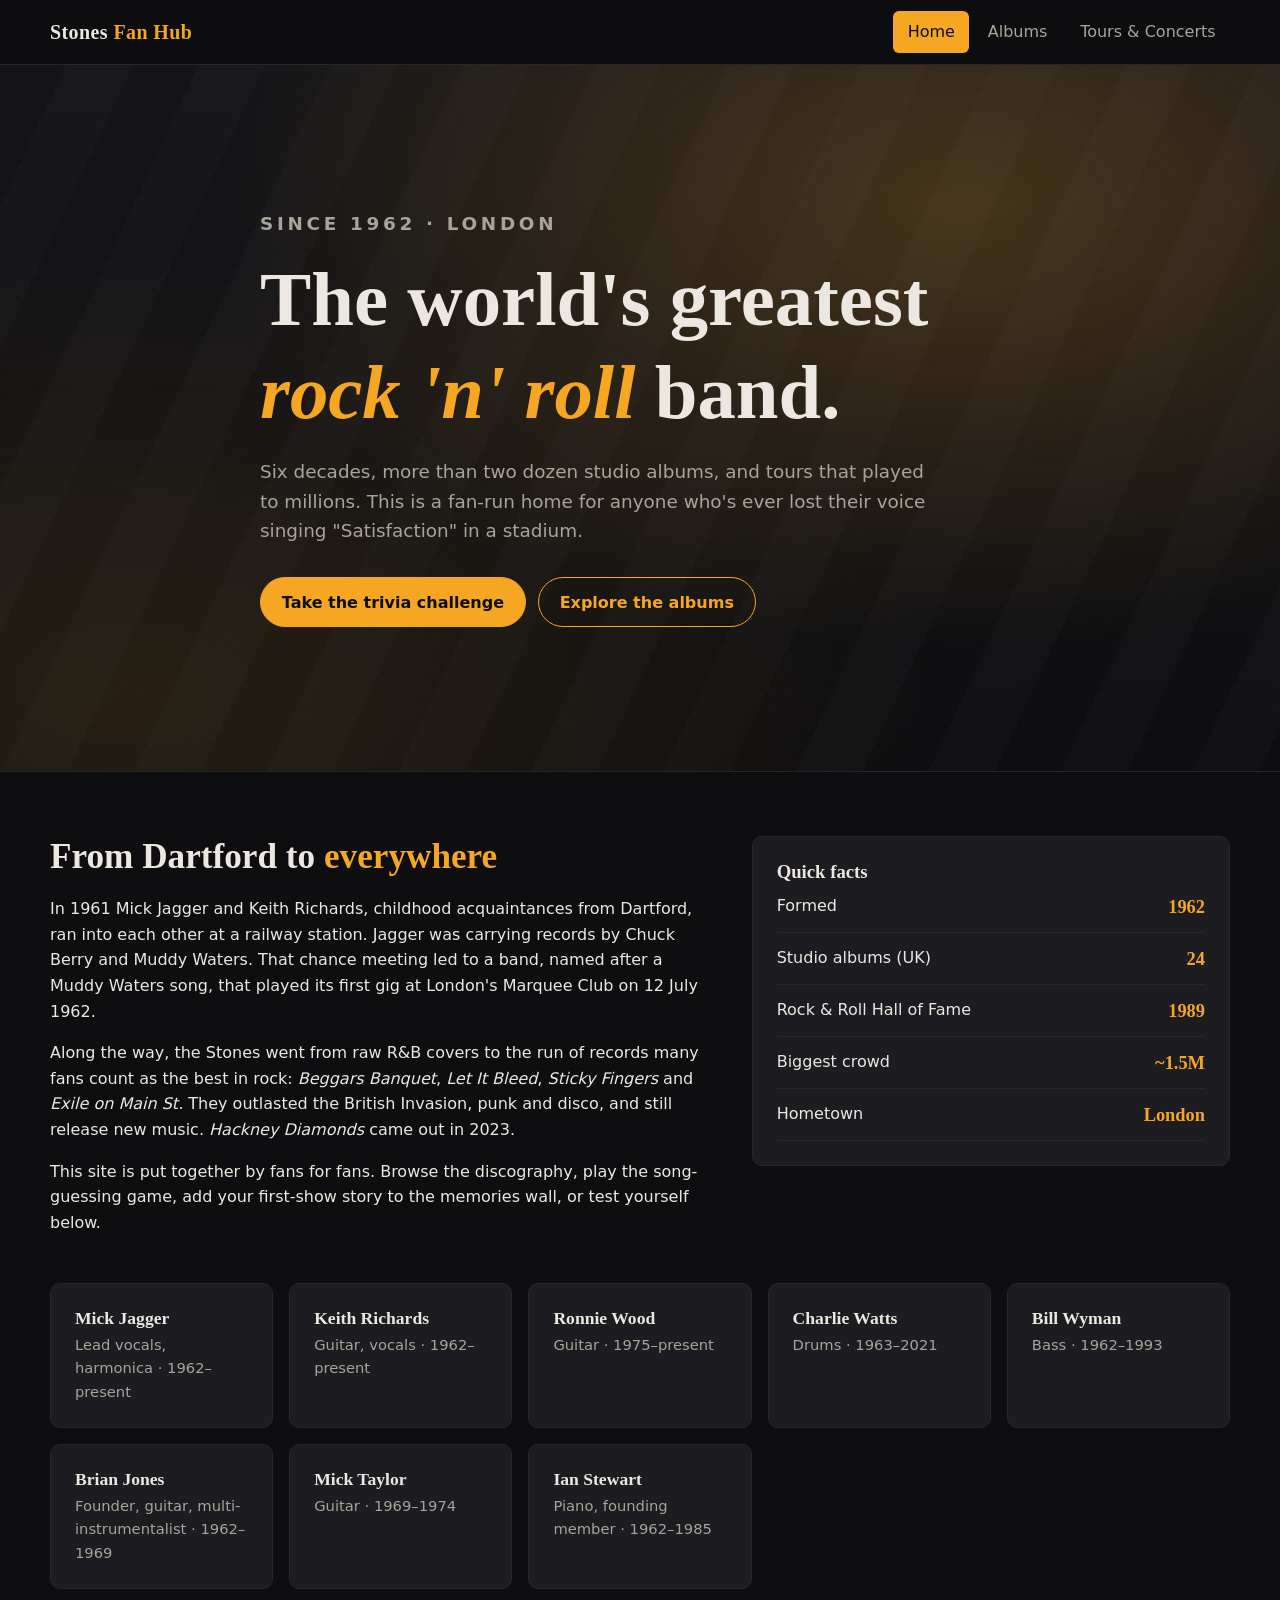
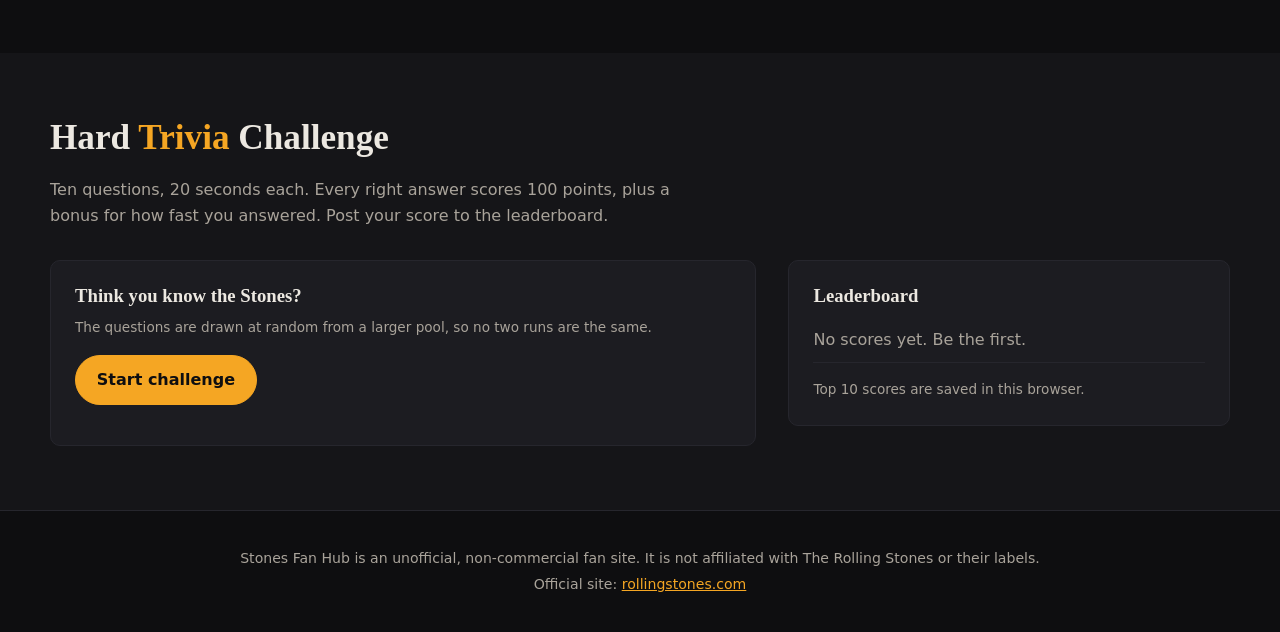
==== index.html @ 44095c7e "Initial commit" ====
<!DOCTYPE html>
<html lang="en">
<head>
  <meta charset="UTF-8">
  <meta name="viewport" content="width=device-width, initial-scale=1.0">
  <meta name="description" content="An unofficial fan site celebrating The Rolling Stones: history, albums, tours and fan trivia.">
  <title>Home · Stones Fan Hub</title>
  <link rel="stylesheet" href="css/styles.css">
</head>
<body data-page="home">

  <header class="site-header">
    <nav class="nav container" aria-label="Main">
      <a class="brand" href="index.html">Stones <span>Fan Hub</span></a>
      <button class="nav-toggle" type="button" aria-expanded="false" aria-controls="nav-links" aria-label="Toggle navigation">
        <span class="nav-toggle-bar"></span><span class="nav-toggle-bar"></span><span class="nav-toggle-bar"></span>
      </button>
      <ul class="nav-links" id="nav-links">
        <li><a href="index.html" aria-current="page">Home</a></li>
        <li><a href="albums.html">Albums</a></li>
        <li><a href="toursandconcerts.html">Tours &amp; Concerts</a></li>
      </ul>
    </nav>
  </header>

  <main>
    <section class="hero">
      <div class="container hero-inner">
        <p class="hero-eyebrow">Since 1962 · London</p>
        <h1>The world's greatest <em>rock 'n' roll</em> band.</h1>
        <p>Six decades, more than two dozen studio albums, and tours that played to millions. This is a fan-run home for anyone who's ever lost their voice singing "Satisfaction" in a stadium.</p>
        <div class="hero-actions">
          <a class="btn" href="#trivia">Take the trivia challenge</a>
          <a class="btn btn--ghost" href="albums.html">Explore the albums</a>
        </div>
      </div>
    </section>

    <section class="section">
      <div class="container intro-grid">
        <div>
          <h2 class="section-title">From Dartford to <span>everywhere</span></h2>
          <p>In 1961 Mick Jagger and Keith Richards, childhood acquaintances from Dartford, ran into each other at a railway station. Jagger was carrying records by Chuck Berry and Muddy Waters. That chance meeting led to a band, named after a Muddy Waters song, that played its first gig at London's Marquee Club on 12 July 1962.</p>
          <p>Along the way, the Stones went from raw R&amp;B covers to the run of records many fans count as the best in rock: <em>Beggars Banquet</em>, <em>Let It Bleed</em>, <em>Sticky Fingers</em> and <em>Exile on Main St.</em> They outlasted the British Invasion, punk and disco, and still release new music. <em>Hackney Diamonds</em> came out in 2023.</p>
          <p>This site is put together by fans for fans. Browse the discography, play the song-guessing game, add your first-show story to the memories wall, or test yourself below.</p>
        </div>
        <aside class="card" aria-label="Quick facts">
          <h3>Quick facts</h3>
          <ul class="fact-list">
            <li><span>Formed</span><strong>1962</strong></li>
            <li><span>Studio albums (UK)</span><strong>24</strong></li>
            <li><span>Rock &amp; Roll Hall of Fame</span><strong>1989</strong></li>
            <li><span>Biggest crowd</span><strong>~1.5M</strong></li>
            <li><span>Hometown</span><strong>London</strong></li>
          </ul>
        </aside>
      </div>

      <div class="container">
        <div class="lineup">
          <div class="card"><h3>Mick Jagger</h3><p>Lead vocals, harmonica · 1962–present</p></div>
          <div class="card"><h3>Keith Richards</h3><p>Guitar, vocals · 1962–present</p></div>
          <div class="card"><h3>Ronnie Wood</h3><p>Guitar · 1975–present</p></div>
          <div class="card"><h3>Charlie Watts</h3><p>Drums · 1963–2021</p></div>
          <div class="card"><h3>Bill Wyman</h3><p>Bass · 1962–1993</p></div>
          <div class="card"><h3>Brian Jones</h3><p>Founder, guitar, multi-instrumentalist · 1962–1969</p></div>
          <div class="card"><h3>Mick Taylor</h3><p>Guitar · 1969–1974</p></div>
          <div class="card"><h3>Ian Stewart</h3><p>Piano, founding member · 1962–1985</p></div>
        </div>
      </div>
    </section>

    <section class="section section--alt" id="trivia">
      <div class="container">
        <h2 class="section-title">Hard <span>Trivia</span> Challenge</h2>
        <p class="section-lead">Ten questions, 20 seconds each. Every right answer scores 100 points, plus a bonus for how fast you answered. Post your score to the leaderboard.</p>

        <div class="trivia-layout">
          <div class="card" id="quiz" aria-live="polite">
            <div id="quiz-start">
              <h3>Think you know the Stones?</h3>
              <p class="form-note">The questions are drawn at random from a larger pool, so no two runs are the same.</p>
              <p><button class="btn" type="button" id="quiz-start-btn">Start challenge</button></p>
            </div>

            <div id="quiz-play" hidden>
              <div class="quiz-meta">
                <span>Question <strong id="quiz-num">1</strong> / <span id="quiz-total">10</span></span>
                <span>Score <strong id="quiz-score">0</strong></span>
                <span><strong id="quiz-time">20</strong>s</span>
              </div>
              <div class="timer-bar"><span id="quiz-timer-bar"></span></div>
              <p class="quiz-question" id="quiz-question"></p>
              <div class="options" id="quiz-options"></div>
              <p class="quiz-feedback" id="quiz-feedback"></p>
              <button class="btn" type="button" id="quiz-next" hidden>Next question</button>
            </div>

            <div id="quiz-end" hidden>
              <h3>Final score: <span id="quiz-final" style="color:var(--amber)">0</span></h3>
              <p id="quiz-summary" class="form-note"></p>
              <form id="score-form" class="form-grid" novalidate>
                <div>
                  <label for="score-name">Your name for the leaderboard</label>
                  <input type="text" id="score-name" maxlength="24" required placeholder="e.g. TumblingDice72">
                </div>
                <p class="form-status" id="score-status"></p>
                <div class="hero-actions" style="margin-top:0">
                  <button class="btn" type="submit">Save score</button>
                  <button class="btn btn--ghost" type="button" id="quiz-restart">Play again</button>
                </div>
              </form>
            </div>
          </div>

          <aside class="card">
            <h3>Leaderboard</h3>
            <ol class="leaderboard" id="leaderboard"></ol>
            <p class="form-note" style="margin-top:1rem">Top 10 scores are saved in this browser.</p>
          </aside>
        </div>
      </div>
    </section>
  </main>

  <footer class="site-footer">
    <div class="container">
      <p>Stones Fan Hub is an unofficial, non-commercial fan site. It is not affiliated with The Rolling Stones or their labels.</p>
      <p>Official site: <a href="https://rollingstones.com" target="_blank" rel="noopener">rollingstones.com</a></p>
    </div>
  </footer>

  <script src="js/main.js"></script>
</body>
</html>
---- css/styles.css ----
/* ==========================================================================
   Rolling Stones Fan Site — shared styles
   Dark coal theme · light text · amber accents
   ========================================================================== */

:root {
  --coal-900: #0e0e10;
  --coal-800: #151518;
  --coal-700: #1c1c21;
  --coal-600: #26262d;
  --coal-500: #34343d;
  --text: #ece8e1;
  --text-muted: #a9a39a;
  --amber: #f5a623;
  --amber-soft: #ffc65c;
  --amber-dim: rgba(245, 166, 35, 0.14);
  --danger: #e5604f;
  --success: #6cc785;
  --radius: 10px;
  --shadow: 0 10px 30px rgba(0, 0, 0, 0.45);
  --font-display: "Georgia", "Times New Roman", serif;
  --font-body: system-ui, -apple-system, "Segoe UI", Roboto, sans-serif;
  --max: 1180px;
}

*,
*::before,
*::after { box-sizing: border-box; }

html { scroll-behavior: smooth; }

body {
  margin: 0;
  background: var(--coal-900);
  color: var(--text);
  font-family: var(--font-body);
  line-height: 1.6;
  min-height: 100vh;
  display: flex;
  flex-direction: column;
}

main { flex: 1; }

img { max-width: 100%; display: block; }

a { color: var(--amber); }
a:hover { color: var(--amber-soft); }

h1, h2, h3 {
  font-family: var(--font-display);
  line-height: 1.2;
  margin: 0 0 0.5em;
}

:focus-visible {
  outline: 2px solid var(--amber);
  outline-offset: 2px;
}

.container {
  width: min(100% - 2rem, var(--max));
  margin-inline: auto;
}

.section { padding: 4rem 0; }
.section--alt { background: var(--coal-800); }

.section-title { font-size: clamp(1.6rem, 3vw, 2.2rem); }
.section-title span { color: var(--amber); }
.section-lead { color: var(--text-muted); max-width: 65ch; margin: 0 0 2rem; }

.visually-hidden {
  position: absolute !important;
  width: 1px; height: 1px;
  overflow: hidden;
  clip: rect(0 0 0 0);
  white-space: nowrap;
}

/* ---------- Navigation ---------- */

.site-header {
  position: sticky;
  top: 0;
  z-index: 100;
  background: rgba(14, 14, 16, 0.92);
  backdrop-filter: blur(8px);
  border-bottom: 1px solid var(--coal-600);
}

.nav {
  display: flex;
  align-items: center;
  justify-content: space-between;
  height: 64px;
}

.brand {
  font-family: var(--font-display);
  font-size: 1.25rem;
  font-weight: 700;
  color: var(--text);
  text-decoration: none;
  letter-spacing: 0.02em;
}
.brand span { color: var(--amber); }

.nav-links {
  display: flex;
  gap: 0.25rem;
  list-style: none;
  margin: 0;
  padding: 0;
}

.nav-links a {
  display: block;
  padding: 0.5rem 0.9rem;
  border-radius: 6px;
  color: var(--text-muted);
  text-decoration: none;
  font-weight: 500;
  transition: color 0.2s, background 0.2s;
}
.nav-links a:hover { color: var(--text); background: var(--coal-700); }
.nav-links a[aria-current="page"] {
  color: var(--coal-900);
  background: var(--amber);
}

.nav-toggle {
  display: none;
  background: none;
  border: 1px solid var(--coal-500);
  border-radius: 6px;
  padding: 0.55rem 0.6rem;
  cursor: pointer;
}
.nav-toggle-bar {
  display: block;
  width: 22px;
  height: 2px;
  background: var(--text);
  margin: 4px 0;
  transition: transform 0.25s, opacity 0.25s;
}
.nav-toggle[aria-expanded="true"] .nav-toggle-bar:nth-child(1) { transform: translateY(6px) rotate(45deg); }
.nav-toggle[aria-expanded="true"] .nav-toggle-bar:nth-child(2) { opacity: 0; }
.nav-toggle[aria-expanded="true"] .nav-toggle-bar:nth-child(3) { transform: translateY(-6px) rotate(-45deg); }

@media (max-width: 760px) {
  .nav-toggle { display: block; }
  .nav-links {
    position: absolute;
    top: 64px;
    left: 0;
    right: 0;
    flex-direction: column;
    gap: 0;
    padding: 0.5rem 1rem 1rem;
    background: var(--coal-800);
    border-bottom: 1px solid var(--coal-600);
    display: none;
  }
  .nav-links.is-open { display: flex; }
  .nav-links a { padding: 0.85rem 1rem; }
}

/* ---------- Buttons & forms ---------- */

.btn {
  display: inline-flex;
  align-items: center;
  justify-content: center;
  gap: 0.4rem;
  padding: 0.7rem 1.3rem;
  border-radius: 999px;
  border: 1px solid var(--amber);
  background: var(--amber);
  color: var(--coal-900);
  font: inherit;
  font-weight: 600;
  text-decoration: none;
  cursor: pointer;
  transition: background 0.2s, color 0.2s, transform 0.1s;
}
.btn:hover { background: var(--amber-soft); color: var(--coal-900); }
.btn:active { transform: translateY(1px); }
.btn:disabled { opacity: 0.5; cursor: not-allowed; }

.btn--ghost { background: transparent; color: var(--amber); }
.btn--ghost:hover { background: var(--amber-dim); color: var(--amber-soft); }

.btn--small { padding: 0.4rem 0.9rem; font-size: 0.9rem; }
.btn--danger { background: transparent; border-color: var(--danger); color: var(--danger); }
.btn--danger:hover { background: rgba(229, 96, 79, 0.15); color: var(--danger); }

.form-grid { display: grid; gap: 1rem; }
.form-row { display: grid; gap: 1rem; grid-template-columns: repeat(auto-fit, minmax(180px, 1fr)); }

label { display: block; font-weight: 600; font-size: 0.92rem; margin-bottom: 0.35rem; }

input[type="text"],
input[type="number"],
input[type="file"],
select,
textarea {
  width: 100%;
  padding: 0.65rem 0.8rem;
  border-radius: 8px;
  border: 1px solid var(--coal-500);
  background: var(--coal-900);
  color: var(--text);
  font: inherit;
}
textarea { min-height: 110px; resize: vertical; }
input:focus, select:focus, textarea:focus { border-color: var(--amber); outline: none; }

.form-note { color: var(--text-muted); font-size: 0.85rem; margin: 0; }
.form-status { min-height: 1.4em; font-size: 0.92rem; margin: 0; }
.form-status.is-error { color: var(--danger); }
.form-status.is-success { color: var(--success); }

.card {
  background: var(--coal-700);
  border: 1px solid var(--coal-600);
  border-radius: var(--radius);
  padding: 1.5rem;
}

.empty-state {
  color: var(--text-muted);
  text-align: center;
  padding: 2rem 1rem;
  border: 1px dashed var(--coal-500);
  border-radius: var(--radius);
}

/* ---------- Hero ---------- */

.hero {
  position: relative;
  overflow: hidden;
  padding: clamp(5rem, 14vw, 9rem) 0;
  background:
    radial-gradient(ellipse at 75% 20%, rgba(245, 166, 35, 0.22), transparent 55%),
    radial-gradient(ellipse at 10% 90%, rgba(245, 166, 35, 0.1), transparent 50%),
    linear-gradient(180deg, var(--coal-800), var(--coal-900));
  border-bottom: 1px solid var(--coal-600);
}
.hero::after {
  /* subtle stage-light stripes */
  content: "";
  position: absolute;
  inset: 0;
  background: repeating-linear-gradient(115deg, transparent 0 60px, rgba(255, 255, 255, 0.015) 60px 120px);
  pointer-events: none;
}
.hero-inner { position: relative; z-index: 1; max-width: 760px; }
.hero-eyebrow {
  color: var(--amber);
  text-transform: uppercase;
  letter-spacing: 0.2em;
  font-size: 0.8rem;
  font-weight: 700;
  margin: 0 0 1rem;
}
.hero h1 { font-size: clamp(2.6rem, 7vw, 4.8rem); margin-bottom: 1rem; }
.hero h1 em { color: var(--amber); font-style: italic; }
.hero p { font-size: 1.15rem; color: var(--text-muted); max-width: 58ch; }
.hero-actions { display: flex; flex-wrap: wrap; gap: 0.75rem; margin-top: 2rem; }

.page-hero { padding: 3.5rem 0 2.5rem; border-bottom: 1px solid var(--coal-600); background: linear-gradient(180deg, var(--coal-800), var(--coal-900)); }
.page-hero h1 { font-size: clamp(2rem, 5vw, 3.2rem); }
.page-hero h1 span { color: var(--amber); }
.page-hero p { color: var(--text-muted); max-width: 65ch; margin: 0; }

/* ---------- Intro / facts ---------- */

.intro-grid { display: grid; gap: 2rem; grid-template-columns: 1.4fr 1fr; align-items: start; }
@media (max-width: 860px) { .intro-grid { grid-template-columns: 1fr; } }

.fact-list { list-style: none; margin: 0; padding: 0; display: grid; gap: 0.75rem; }
.fact-list li { display: flex; justify-content: space-between; gap: 1rem; border-bottom: 1px solid var(--coal-600); padding-bottom: 0.6rem; }
.fact-list strong { color: var(--amber); font-family: var(--font-display); font-size: 1.15rem; }

.lineup { display: grid; gap: 1rem; grid-template-columns: repeat(auto-fill, minmax(200px, 1fr)); margin-top: 2rem; }
.lineup .card h3 { font-size: 1.1rem; margin-bottom: 0.2rem; }
.lineup .card p { margin: 0; color: var(--text-muted); font-size: 0.92rem; }

/* ---------- Trivia ---------- */

.trivia-layout { display: grid; gap: 2rem; grid-template-columns: 1.6fr 1fr; align-items: start; }
@media (max-width: 860px) { .trivia-layout { grid-template-columns: 1fr; } }

.quiz-meta { display: flex; justify-content: space-between; gap: 1rem; color: var(--text-muted); font-size: 0.9rem; margin-bottom: 1rem; }
.quiz-meta strong { color: var(--amber); }

.timer-bar { height: 6px; background: var(--coal-600); border-radius: 99px; overflow: hidden; margin-bottom: 1.25rem; }
.timer-bar span { display: block; height: 100%; width: 100%; background: var(--amber); transition: width 0.25s linear; }

.quiz-question { font-family: var(--font-display); font-size: 1.35rem; margin: 0 0 1.25rem; }

.options { display: grid; gap: 0.6rem; }
.option-btn {
  text-align: left;
  padding: 0.85rem 1rem;
  border-radius: 8px;
  border: 1px solid var(--coal-500);
  background: var(--coal-800);
  color: var(--text);
  font: inherit;
  cursor: pointer;
  transition: border-color 0.2s, background 0.2s;
}
.option-btn:hover:not(:disabled) { border-color: var(--amber); background: var(--amber-dim); }
.option-btn.is-correct { border-color: var(--success); background: rgba(108, 199, 133, 0.15); }
.option-btn.is-wrong { border-color: var(--danger); background: rgba(229, 96, 79, 0.15); }
.option-btn:disabled { cursor: default; }

.quiz-feedback { min-height: 1.6em; margin: 1rem 0 0; }

.leaderboard { list-style: none; margin: 0; padding: 0; counter-reset: rank; }
.leaderboard li {
  counter-increment: rank;
  display: grid;
  grid-template-columns: 2rem 1fr auto;
  gap: 0.5rem;
  padding: 0.6rem 0;
  border-bottom: 1px solid var(--coal-600);
}
.leaderboard li::before { content: counter(rank); color: var(--amber); font-weight: 700; }
.leaderboard li:nth-child(1)::before { content: "🥇"; }
.leaderboard li:nth-child(2)::before { content: "🥈"; }
.leaderboard li:nth-child(3)::before { content: "🥉"; }
.leaderboard li.is-empty { display: block; counter-increment: none; color: var(--text-muted); }
.leaderboard li.is-empty::before { content: none; }
.leaderboard .score { font-weight: 700; color: var(--amber); }
.leaderboard .date { display: block; color: var(--text-muted); font-size: 0.8rem; }

/* ---------- Albums ---------- */

.album-toolbar { display: flex; flex-wrap: wrap; gap: 1rem; align-items: end; margin-bottom: 2rem; }
.album-toolbar > div { flex: 1 1 220px; }

.album-grid { display: grid; gap: 1.5rem; grid-template-columns: repeat(auto-fill, minmax(270px, 1fr)); }

.album-card {
  display: flex;
  flex-direction: column;
  background: var(--coal-700);
  border: 1px solid var(--coal-600);
  border-radius: var(--radius);
  overflow: hidden;
  transition: transform 0.2s, border-color 0.2s, box-shadow 0.2s;
}
.album-card:hover { transform: translateY(-4px); border-color: var(--amber); box-shadow: var(--shadow); }

.album-art {
  aspect-ratio: 1 / 1;
  display: grid;
  place-items: center;
  text-align: center;
  padding: 1.5rem;
  font-family: var(--font-display);
  font-size: 1.5rem;
  font-weight: 700;
  color: var(--text);
  background: var(--art, linear-gradient(135deg, #2a2a31, #111));
  position: relative;
}
.album-art .year {
  position: absolute;
  top: 0.8rem;
  right: 0.8rem;
  font-family: var(--font-body);
  font-size: 0.8rem;
  padding: 0.15rem 0.55rem;
  border-radius: 99px;
  background: rgba(0, 0, 0, 0.55);
  color: var(--amber);
}

.album-body { padding: 1.25rem; display: flex; flex-direction: column; flex: 1; }
.album-body h3 { font-size: 1.2rem; margin-bottom: 0.4rem; }
.album-body p { color: var(--text-muted); font-size: 0.93rem; margin: 0 0 1rem; }
.album-body h4 { font-size: 0.75rem; text-transform: uppercase; letter-spacing: 0.15em; color: var(--amber); margin: 0 0 0.4rem; }
.track-list { margin: 0 0 1.25rem; padding-left: 1.2rem; font-size: 0.92rem; }
.track-list li { margin-bottom: 0.15rem; }
.album-links { margin-top: auto; display: flex; flex-wrap: wrap; gap: 0.5rem; }
.album-links a {
  font-size: 0.85rem;
  padding: 0.3rem 0.75rem;
  border-radius: 99px;
  border: 1px solid var(--coal-500);
  text-decoration: none;
}
.album-links a:hover { border-color: var(--amber); }

/* ---------- Song game ---------- */

.game-card { max-width: 820px; margin-inline: auto; }
.clue {
  font-family: var(--font-display);
  font-size: clamp(1.2rem, 2.5vw, 1.5rem);
  font-style: italic;
  border-left: 3px solid var(--amber);
  padding: 0.25rem 0 0.25rem 1rem;
  margin: 0 0 1.5rem;
}
.game-options { grid-template-columns: repeat(auto-fit, minmax(220px, 1fr)); }
.player-wrap { margin-top: 1.5rem; }
.player-wrap iframe {
  width: 100%;
  aspect-ratio: 16 / 9;
  border: 0;
  border-radius: var(--radius);
  background: #000;
}
.game-actions { display: flex; flex-wrap: wrap; gap: 0.75rem; margin-top: 1.25rem; }

/* ---------- Tours ---------- */

.tabs { display: flex; flex-wrap: wrap; gap: 0.5rem; margin-bottom: 1.5rem; }
.tab {
  padding: 0.5rem 1rem;
  border-radius: 99px;
  border: 1px solid var(--coal-500);
  background: transparent;
  color: var(--text-muted);
  font: inherit;
  cursor: pointer;
}
.tab[aria-selected="true"] { background: var(--amber); border-color: var(--amber); color: var(--coal-900); font-weight: 600; }

.tour-table-wrap { overflow-x: auto; border: 1px solid var(--coal-600); border-radius: var(--radius); }
.tour-table { width: 100%; border-collapse: collapse; font-size: 0.95rem; }
.tour-table th, .tour-table td { padding: 0.8rem 1rem; text-align: left; border-bottom: 1px solid var(--coal-600); vertical-align: top; }
.tour-table th { background: var(--coal-700); color: var(--amber); font-size: 0.8rem; text-transform: uppercase; letter-spacing: 0.1em; }
.tour-table tr:last-child td { border-bottom: 0; }
.tour-table tbody tr:hover { background: var(--coal-800); }
.tour-table .muted { color: var(--text-muted); font-size: 0.88rem; }

.badge { display: inline-block; font-size: 0.72rem; font-weight: 700; padding: 0.1rem 0.5rem; border-radius: 99px; background: var(--amber-dim); color: var(--amber); margin-left: 0.4rem; }

/* Memory timeline */
.two-col { display: grid; gap: 2rem; grid-template-columns: 1fr 1.4fr; align-items: start; }
@media (max-width: 900px) { .two-col { grid-template-columns: 1fr; } }

.timeline { position: relative; padding-left: 1.75rem; }
.timeline::before { content: ""; position: absolute; left: 0.45rem; top: 0; bottom: 0; width: 2px; background: var(--coal-500); }
.timeline-decade { font-family: var(--font-display); color: var(--amber); font-size: 1.3rem; margin: 1.5rem 0 0.75rem; position: relative; }
.timeline-decade:first-child { margin-top: 0; }
.timeline-decade::before { content: ""; position: absolute; left: -1.62rem; top: 0.45em; width: 14px; height: 14px; border-radius: 50%; background: var(--amber); box-shadow: 0 0 0 4px var(--coal-900); }
.memory { background: var(--coal-700); border: 1px solid var(--coal-600); border-radius: var(--radius); padding: 1rem 1.2rem; margin-bottom: 0.9rem; }
.memory header { display: flex; justify-content: space-between; flex-wrap: wrap; gap: 0.5rem; margin-bottom: 0.4rem; }
.memory .who { font-weight: 700; }
.memory .where { color: var(--text-muted); font-size: 0.88rem; }
.memory p { margin: 0; white-space: pre-wrap; }
.memory .pin-actions { margin-top: 0.6rem; display: flex; gap: 0.5rem; }

.decade-filter { margin-bottom: 1rem; }

/* Fan gallery */
.gallery-grid { display: grid; gap: 1rem; grid-template-columns: repeat(auto-fill, minmax(220px, 1fr)); }
.gallery-item { background: var(--coal-700); border: 1px solid var(--coal-600); border-radius: var(--radius); overflow: hidden; display: flex; flex-direction: column; }
.gallery-item img { width: 100%; aspect-ratio: 1 / 1; object-fit: cover; background: #000; cursor: zoom-in; }
.gallery-item figcaption { padding: 0.8rem 1rem; font-size: 0.9rem; }
.gallery-item .cat { color: var(--amber); font-size: 0.75rem; text-transform: uppercase; letter-spacing: 0.12em; font-weight: 700; }
.gallery-item .mod-actions { display: flex; gap: 0.5rem; padding: 0 1rem 1rem; }

.mod-panel { margin-top: 2.5rem; border-color: var(--amber); }
.mod-panel h3 span { color: var(--amber); }
.mod-login { display: flex; flex-wrap: wrap; gap: 0.75rem; align-items: end; }
.mod-login > div { flex: 1 1 200px; }

.lightbox {
  position: fixed;
  inset: 0;
  background: rgba(0, 0, 0, 0.9);
  display: none;
  place-items: center;
  z-index: 200;
  padding: 2rem;
}
.lightbox.is-open { display: grid; }
.lightbox img { max-height: 85vh; border-radius: var(--radius); }
.lightbox button { position: absolute; top: 1rem; right: 1rem; }

/* ---------- Footer ---------- */

.site-footer {
  border-top: 1px solid var(--coal-600);
  padding: 2rem 0;
  color: var(--text-muted);
  font-size: 0.88rem;
  text-align: center;
}
.site-footer p { margin: 0.25rem 0; }
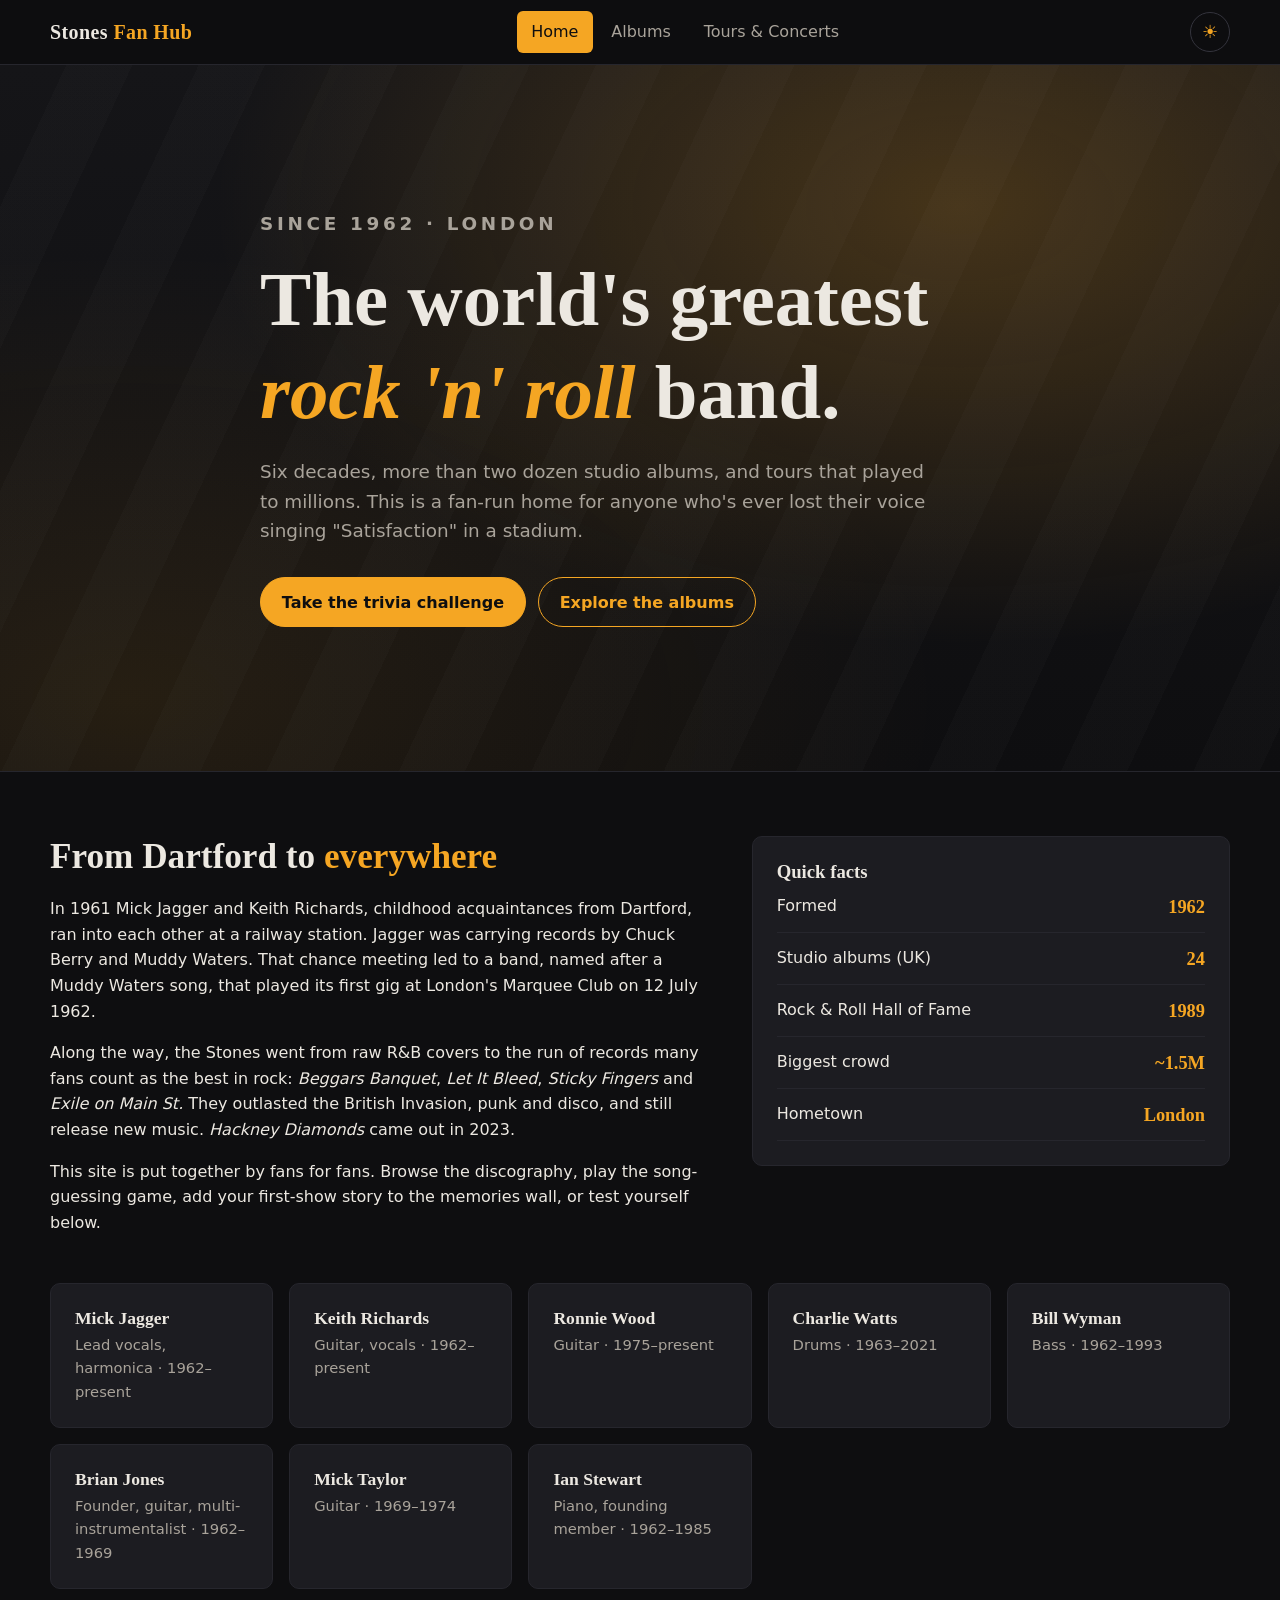
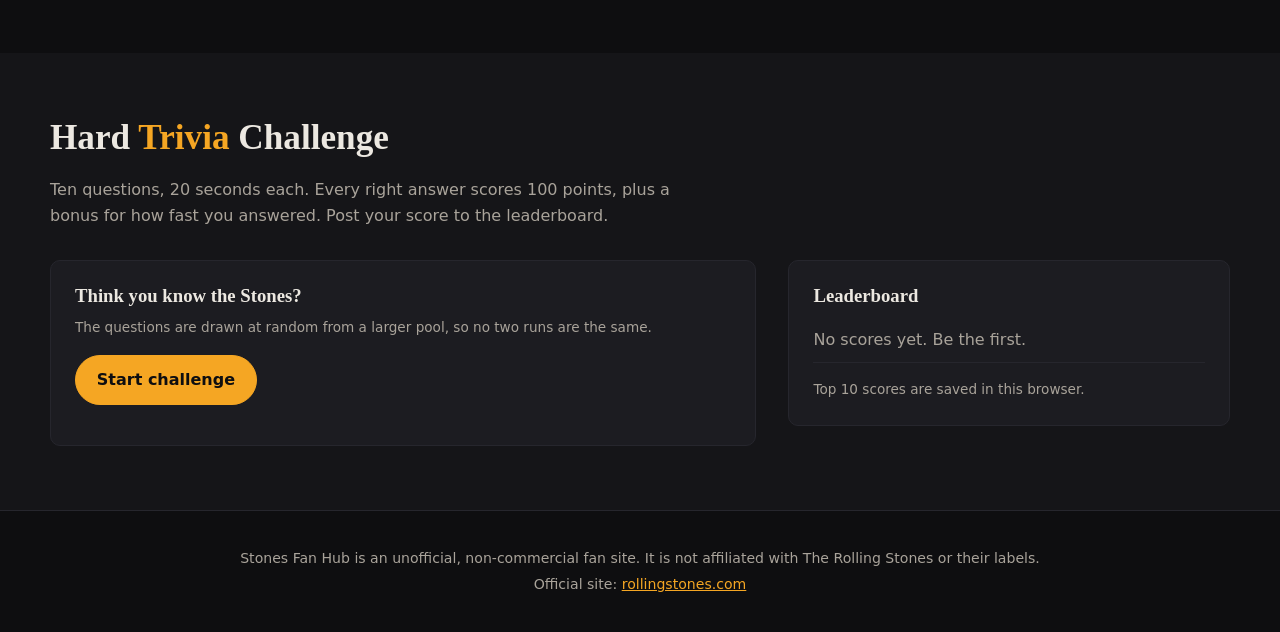
==== commit 180af4ca: "Add dark/light theme toggle with blue, gray and red light theme" ====
--- a/index.html
+++ b/index.html
@@ -6,6 +6,8 @@
   <meta name="description" content="An unofficial fan site celebrating The Rolling Stones: history, albums, tours and fan trivia.">
   <title>Home · Stones Fan Hub</title>
   <link rel="stylesheet" href="css/styles.css">
+  <!-- Loaded in <head> (not deferred) so the saved theme is applied before the page paints. All other code waits for DOMContentLoaded. -->
+  <script src="js/main.js"></script>
 </head>
 <body data-page="home">
 
@@ -20,6 +22,7 @@
         <li><a href="albums.html">Albums</a></li>
         <li><a href="toursandconcerts.html">Tours &amp; Concerts</a></li>
       </ul>
+      <button class="theme-toggle" type="button" id="theme-toggle" aria-label="Switch to light theme" title="Switch to light theme"><span aria-hidden="true">☀</span></button>
     </nav>
   </header>
 
@@ -130,6 +133,5 @@
     </div>
   </footer>
 
-  <script src="js/main.js"></script>
 </body>
 </html>
--- a/css/styles.css
+++ b/css/styles.css
@@ -18,16 +18,53 @@
   --success: #6cc785;
   --radius: 10px;
   --shadow: 0 10px 30px rgba(0, 0, 0, 0.45);
+  --on-amber: #0e0e10;           /* text on amber fills */
+  --header-bg: rgba(14, 14, 16, 0.92);
+  --art-text: #f3efe8;           /* album tiles stay dark in both themes */
   --font-display: "Georgia", "Times New Roman", serif;
   --font-body: system-ui, -apple-system, "Segoe UI", Roboto, sans-serif;
   --max: 1180px;
-}
+  color-scheme: dark;
+}
+
+/* Light theme: set by js/main.js on <html data-theme="light"> */
+:root[data-theme="light"] {
+  /* High-contrast gray + red palette. Body text ~16.6:1, muted ~10.6:1, red accent ~6.4:1,
+     form-control outlines ~4.5:1. (--amber is the site's accent variable; in light mode it holds red.) */
+  --coal-900: #e8f0fa;           /* page background: pale blue (text 16.4:1, red 6.4:1) */
+  --coal-800: #dcdcdc;           /* alternate sections */
+  --coal-700: #cddff3;           /* cards and table headers: a deeper blue so they stand off the page (text 13.9:1, red 5.4:1) */
+  --coal-600: #a8a8a8;           /* borders and dividers */
+  --coal-500: #6e6e6e;           /* input and control outlines */
+  --text: #111111;
+  --text-muted: #363636;
+  --amber: #b0001e;              /* accent: deep red */
+  --amber-soft: #850016;         /* accent hover */
+  --amber-dim: rgba(176, 0, 30, 0.1);
+  --danger: #8f0a00;
+  --success: #17663a;
+  --shadow: 0 10px 30px rgba(0, 0, 0, 0.22);
+  --on-amber: #ffffff;
+  --header-bg: rgba(232, 240, 250, 0.96);
+  --art-badge: #ffffff;
+  color-scheme: light;
+}
+:root[data-theme="light"] .card,
+:root[data-theme="light"] .album-card,
+:root[data-theme="light"] .memory,
+:root[data-theme="light"] .gallery-item { box-shadow: 0 1px 3px rgba(0, 0, 0, 0.16); }
+:root[data-theme="light"] .site-header { border-bottom-color: var(--coal-500); }
 
 *,
 *::before,
 *::after { box-sizing: border-box; }
 
 html { scroll-behavior: smooth; }
+
+@media (prefers-reduced-motion: reduce) {
+  html { scroll-behavior: auto; }
+  *, *::before, *::after { transition-duration: 0.01ms !important; }
+}
 
 body {
   margin: 0;
@@ -36,6 +73,7 @@
   font-family: var(--font-body);
   line-height: 1.6;
   min-height: 100vh;
+  transition: background-color 0.3s, color 0.3s;
   display: flex;
   flex-direction: column;
 }
@@ -69,6 +107,9 @@
 .section-title { font-size: clamp(1.6rem, 3vw, 2.2rem); }
 .section-title span { color: var(--amber); }
 .section-lead { color: var(--text-muted); max-width: 65ch; margin: 0 0 2rem; }
+
+/* Make the HTML hidden attribute win over component display rules (e.g. .btn { display: inline-flex }) */
+[hidden] { display: none !important; }
 
 .visually-hidden {
   position: absolute !important;
@@ -84,7 +125,7 @@
   position: sticky;
   top: 0;
   z-index: 100;
-  background: rgba(14, 14, 16, 0.92);
+  background: var(--header-bg);
   backdrop-filter: blur(8px);
   border-bottom: 1px solid var(--coal-600);
 }
@@ -109,6 +150,7 @@
 .nav-links {
   display: flex;
   gap: 0.25rem;
+  margin-left: auto;
   list-style: none;
   margin: 0;
   padding: 0;
@@ -125,12 +167,30 @@
 }
 .nav-links a:hover { color: var(--text); background: var(--coal-700); }
 .nav-links a[aria-current="page"] {
-  color: var(--coal-900);
+  color: var(--on-amber);
   background: var(--amber);
 }
+
+.theme-toggle {
+  margin-left: 0.75rem;
+  width: 40px;
+  height: 40px;
+  display: grid;
+  place-items: center;
+  border-radius: 50%;
+  border: 1px solid var(--coal-500);
+  background: transparent;
+  color: var(--amber);
+  font-size: 1.15rem;
+  line-height: 1;
+  cursor: pointer;
+  transition: border-color 0.2s, background 0.2s;
+}
+.theme-toggle:hover { border-color: var(--amber); background: var(--amber-dim); }
 
 .nav-toggle {
   display: none;
+  margin-left: 0.5rem;
   background: none;
   border: 1px solid var(--coal-500);
   border-radius: 6px;
@@ -151,6 +211,8 @@
 
 @media (max-width: 760px) {
   .nav-toggle { display: block; }
+  .theme-toggle { margin-left: auto; }
+  .nav-toggle { order: 3; }  /* hamburger sits at the far right, after the theme button */
   .nav-links {
     position: absolute;
     top: 64px;
@@ -178,14 +240,14 @@
   border-radius: 999px;
   border: 1px solid var(--amber);
   background: var(--amber);
-  color: var(--coal-900);
+  color: var(--on-amber);
   font: inherit;
   font-weight: 600;
   text-decoration: none;
   cursor: pointer;
   transition: background 0.2s, color 0.2s, transform 0.1s;
 }
-.btn:hover { background: var(--amber-soft); color: var(--coal-900); }
+.btn:hover { background: var(--amber-soft); color: var(--on-amber); }
 .btn:active { transform: translateY(1px); }
 .btn:disabled { opacity: 0.5; cursor: not-allowed; }
 
@@ -194,7 +256,7 @@
 
 .btn--small { padding: 0.4rem 0.9rem; font-size: 0.9rem; }
 .btn--danger { background: transparent; border-color: var(--danger); color: var(--danger); }
-.btn--danger:hover { background: rgba(229, 96, 79, 0.15); color: var(--danger); }
+.btn--danger:hover { background: color-mix(in srgb, var(--danger) 15%, transparent); color: var(--danger); }
 
 .form-grid { display: grid; gap: 1rem; }
 .form-row { display: grid; gap: 1rem; grid-template-columns: repeat(auto-fit, minmax(180px, 1fr)); }
@@ -237,6 +299,21 @@
   border-radius: var(--radius);
 }
 
+/* ---------- Breadcrumb ---------- */
+
+.breadcrumb { margin-bottom: 1.25rem; font-size: 0.9rem; }
+.breadcrumb ol { list-style: none; margin: 0; padding: 0; display: flex; flex-wrap: wrap; align-items: center; }
+.breadcrumb li { display: flex; align-items: center; color: var(--text-muted); }
+.breadcrumb li + li::before {
+  content: "›";
+  color: var(--amber);
+  margin: 0 0.6rem;
+  font-size: 1.1em;
+}
+.breadcrumb a { color: var(--text-muted); text-decoration: none; border-bottom: 1px solid transparent; transition: color 0.2s, border-color 0.2s; }
+.breadcrumb a:hover { color: var(--amber); border-bottom-color: var(--amber); }
+.breadcrumb [aria-current="page"] { color: var(--text); font-weight: 600; }
+
 /* ---------- Hero ---------- */
 
 .hero {
@@ -244,8 +321,8 @@
   overflow: hidden;
   padding: clamp(5rem, 14vw, 9rem) 0;
   background:
-    radial-gradient(ellipse at 75% 20%, rgba(245, 166, 35, 0.22), transparent 55%),
-    radial-gradient(ellipse at 10% 90%, rgba(245, 166, 35, 0.1), transparent 50%),
+    radial-gradient(ellipse at 75% 20%, color-mix(in srgb, var(--amber) 22%, transparent), transparent 55%),
+    radial-gradient(ellipse at 10% 90%, color-mix(in srgb, var(--amber) 10%, transparent), transparent 50%),
     linear-gradient(180deg, var(--coal-800), var(--coal-900));
   border-bottom: 1px solid var(--coal-600);
 }
@@ -315,8 +392,8 @@
   transition: border-color 0.2s, background 0.2s;
 }
 .option-btn:hover:not(:disabled) { border-color: var(--amber); background: var(--amber-dim); }
-.option-btn.is-correct { border-color: var(--success); background: rgba(108, 199, 133, 0.15); }
-.option-btn.is-wrong { border-color: var(--danger); background: rgba(229, 96, 79, 0.15); }
+.option-btn.is-correct { border-color: var(--success); background: color-mix(in srgb, var(--success) 15%, transparent); }
+.option-btn.is-wrong { border-color: var(--danger); background: color-mix(in srgb, var(--danger) 15%, transparent); }
 .option-btn:disabled { cursor: default; }
 
 .quiz-feedback { min-height: 1.6em; margin: 1rem 0 0; }
@@ -366,7 +443,7 @@
   font-family: var(--font-display);
   font-size: 1.5rem;
   font-weight: 700;
-  color: var(--text);
+  color: var(--art-text);
   background: var(--art, linear-gradient(135deg, #2a2a31, #111));
   position: relative;
 }
@@ -379,7 +456,7 @@
   padding: 0.15rem 0.55rem;
   border-radius: 99px;
   background: rgba(0, 0, 0, 0.55);
-  color: var(--amber);
+  color: var(--art-badge, var(--amber));
 }
 
 .album-body { padding: 1.25rem; display: flex; flex-direction: column; flex: 1; }
@@ -432,7 +509,7 @@
   font: inherit;
   cursor: pointer;
 }
-.tab[aria-selected="true"] { background: var(--amber); border-color: var(--amber); color: var(--coal-900); font-weight: 600; }
+.tab[aria-selected="true"] { background: var(--amber); border-color: var(--amber); color: var(--on-amber); font-weight: 600; }
 
 .tour-table-wrap { overflow-x: auto; border: 1px solid var(--coal-600); border-radius: var(--radius); }
 .tour-table { width: 100%; border-collapse: collapse; font-size: 0.95rem; }
@@ -488,6 +565,47 @@
 .lightbox img { max-height: 85vh; border-radius: var(--radius); }
 .lightbox button { position: absolute; top: 1rem; right: 1rem; }
 
+/* ---------- 404 ---------- */
+
+.not-found { min-height: calc(100vh - 64px - 120px); display: grid; align-items: center; }
+.not-found-code {
+  font-size: clamp(6rem, 22vw, 12rem);
+  line-height: 1;
+  margin-bottom: 0.25rem;
+  letter-spacing: -0.04em;
+}
+.not-found h2 { font-size: clamp(1.5rem, 3.5vw, 2.2rem); }
+.not-found h2 em { color: var(--amber); }
+.not-found #missing-path code { color: var(--amber); word-break: break-all; }
+
+/* ---------- Back to top ---------- */
+
+.to-top {
+  position: fixed;
+  right: 1.25rem;
+  bottom: 1.25rem;
+  z-index: 150;
+  width: 48px;
+  height: 48px;
+  display: grid;
+  place-items: center;
+  border-radius: 50%;
+  border: 1px solid var(--amber);
+  background: var(--coal-800);
+  color: var(--amber);
+  font-size: 1.3rem;
+  line-height: 1;
+  cursor: pointer;
+  box-shadow: var(--shadow);
+  opacity: 0;
+  visibility: hidden;
+  transform: translateY(12px);
+  transition: opacity 0.25s, transform 0.25s, visibility 0.25s, background 0.2s, color 0.2s;
+}
+.to-top.is-visible { opacity: 1; visibility: visible; transform: none; }
+.to-top:hover { background: var(--amber); color: var(--on-amber); }
+@media (max-width: 760px) { .to-top { right: 1rem; bottom: 1rem; width: 44px; height: 44px; } }
+
 /* ---------- Footer ---------- */
 
 .site-footer {
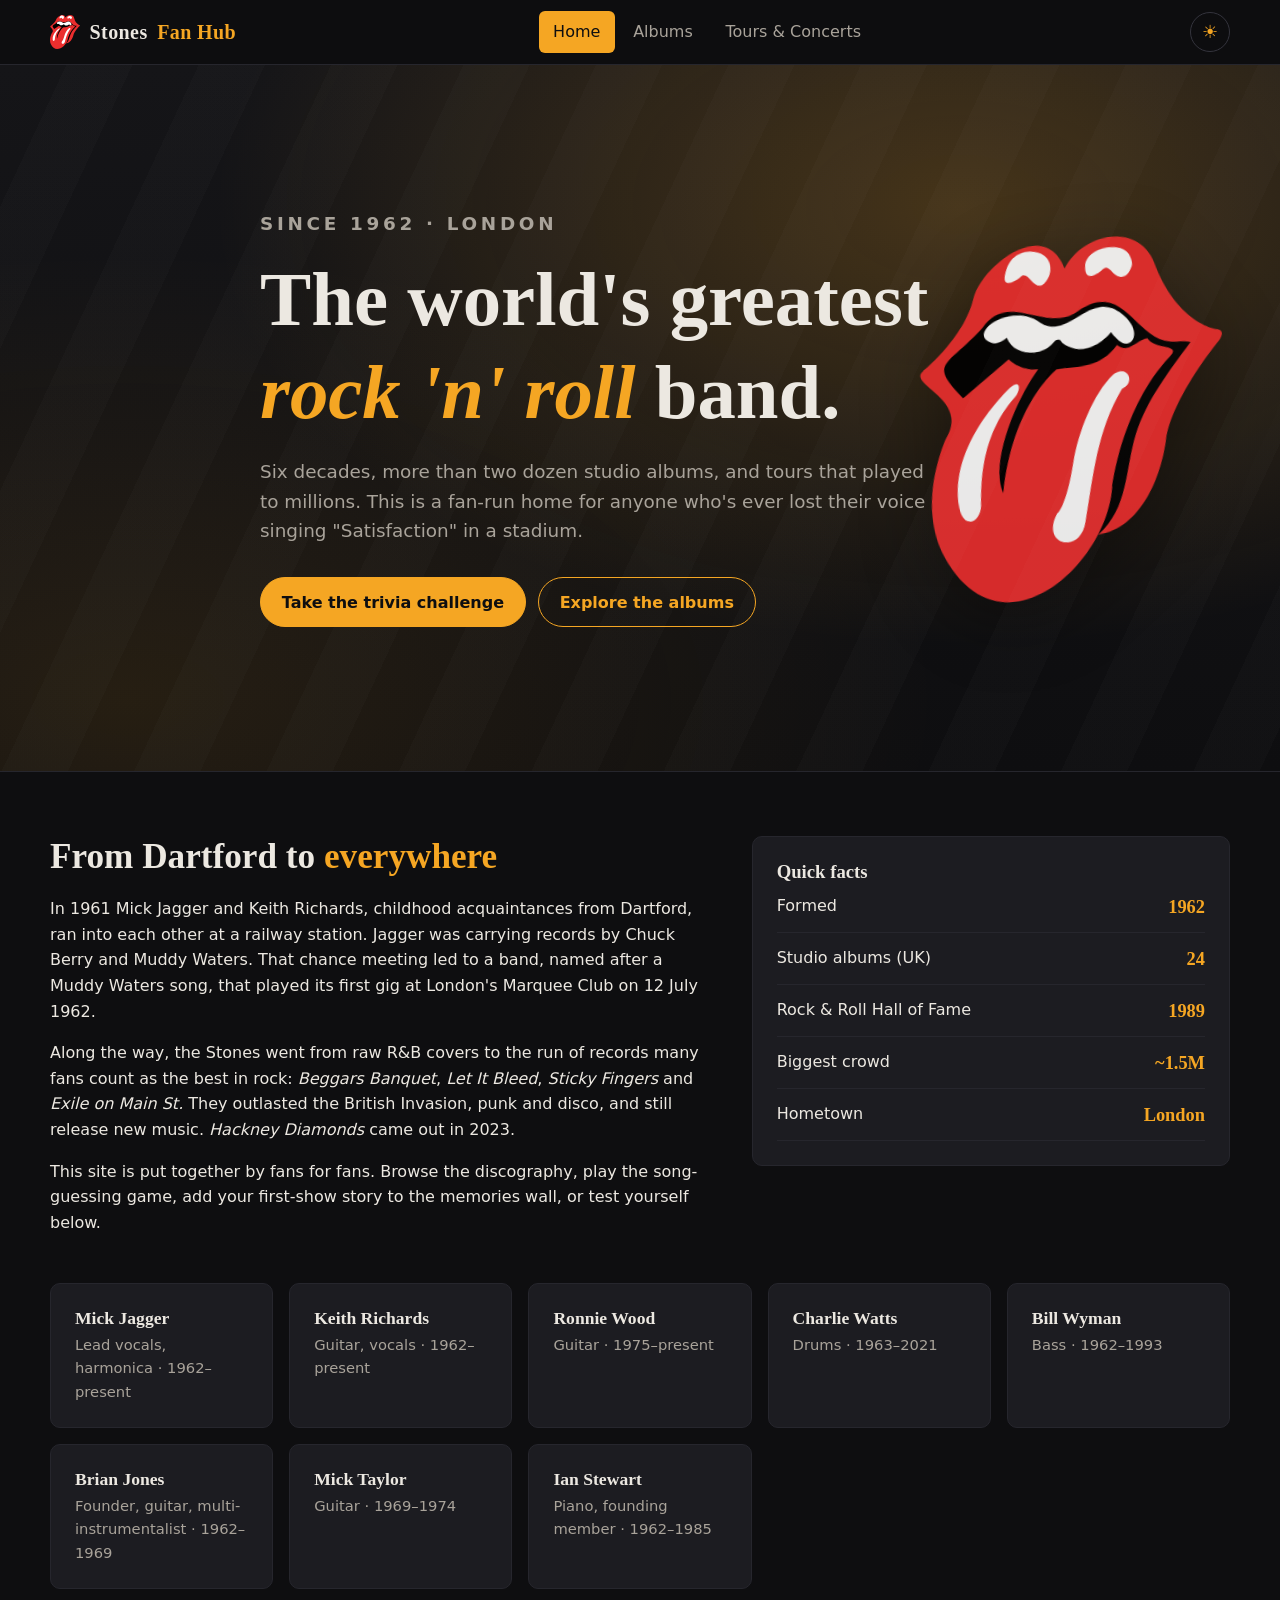
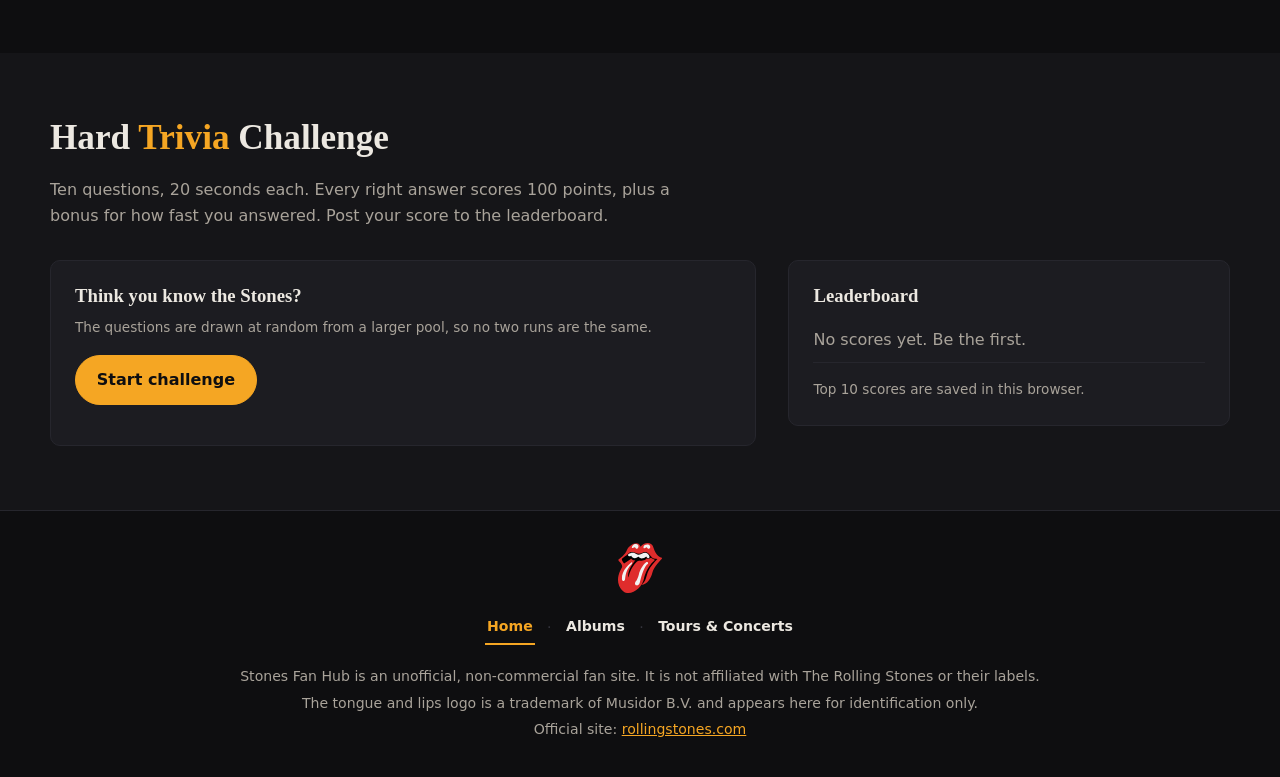
==== commit f9c0d335: "Add Rolling Stones tongue logo" ====
--- a/index.html
+++ b/index.html
@@ -6,6 +6,7 @@
   <meta name="description" content="An unofficial fan site celebrating The Rolling Stones: history, albums, tours and fan trivia.">
   <title>Home · Stones Fan Hub</title>
   <link rel="stylesheet" href="css/styles.css">
+  <link rel="icon" type="image/svg+xml" href="images/tongue-logo.svg">
   <!-- Loaded in <head> (not deferred) so the saved theme is applied before the page paints. All other code waits for DOMContentLoaded. -->
   <script src="js/main.js"></script>
 </head>
@@ -13,7 +14,7 @@
 
   <header class="site-header">
     <nav class="nav container" aria-label="Main">
-      <a class="brand" href="index.html">Stones <span>Fan Hub</span></a>
+      <a class="brand" href="index.html"><img class="brand-logo" src="images/tongue-logo.svg" alt="" width="30" height="35">Stones <span>Fan Hub</span></a>
       <button class="nav-toggle" type="button" aria-expanded="false" aria-controls="nav-links" aria-label="Toggle navigation">
         <span class="nav-toggle-bar"></span><span class="nav-toggle-bar"></span><span class="nav-toggle-bar"></span>
       </button>
@@ -28,6 +29,7 @@
 
   <main>
     <section class="hero">
+      <img class="hero-logo" src="images/tongue-logo.svg" alt="" width="420" height="483">
       <div class="container hero-inner">
         <p class="hero-eyebrow">Since 1962 · London</p>
         <h1>The world's greatest <em>rock 'n' roll</em> band.</h1>
@@ -128,7 +130,9 @@
 
   <footer class="site-footer">
     <div class="container">
+      <img class="footer-logo" src="images/tongue-logo.svg" alt="" width="44" height="51">
       <p>Stones Fan Hub is an unofficial, non-commercial fan site. It is not affiliated with The Rolling Stones or their labels.</p>
+      <p>The tongue and lips logo is a trademark of Musidor B.V. and appears here for identification only.</p>
       <p>Official site: <a href="https://rollingstones.com" target="_blank" rel="noopener">rollingstones.com</a></p>
     </div>
   </footer>
--- a/css/styles.css
+++ b/css/styles.css
@@ -21,16 +21,28 @@
   --on-amber: #0e0e10;           /* text on amber fills */
   --header-bg: rgba(14, 14, 16, 0.92);
   --art-text: #f3efe8;           /* album tiles stay dark in both themes */
+  --amber-text: #f5a623;         /* accent for small text (light theme overrides) */
   --font-display: "Georgia", "Times New Roman", serif;
   --font-body: system-ui, -apple-system, "Segoe UI", Roboto, sans-serif;
   --max: 1180px;
   color-scheme: dark;
 }
 
+/* Shared header background for every page (homepage hero, inner page headers, 404).
+   Built from theme variables, so it switches with the dark/light toggle. */
+:root {
+  --stage-bg:
+    radial-gradient(ellipse at 75% 20%, color-mix(in srgb, var(--amber) 22%, transparent), transparent 55%),
+    radial-gradient(ellipse at 10% 90%, color-mix(in srgb, var(--amber) 10%, transparent), transparent 50%),
+    linear-gradient(180deg, var(--coal-800), var(--coal-900));
+}
+
 /* Light theme: set by js/main.js on <html data-theme="light"> */
 :root[data-theme="light"] {
-  /* High-contrast gray + red palette. Body text ~16.6:1, muted ~10.6:1, red accent ~6.4:1,
-     form-control outlines ~4.5:1. (--amber is the site's accent variable; in light mode it holds red.) */
+  /* High-contrast gray + red palette. Body text ~16.6:1, muted ~10.6:1, form-control outlines ~4.5:1.
+     --amber is the site's accent variable; in light mode it holds the Rolling Stones tongue-logo red.
+     Logo red is too light for small text on these backgrounds (~3.2–3.8:1), so small red text
+     uses --amber-text, a deeper red from the same family (5.4–6.4:1). */
   --coal-900: #e8f0fa;           /* page background: pale blue (text 16.4:1, red 6.4:1) */
   --coal-800: #dcdcdc;           /* alternate sections */
   --coal-700: #cddff3;           /* cards and table headers: a deeper blue so they stand off the page (text 13.9:1, red 5.4:1) */
@@ -38,9 +50,10 @@
   --coal-500: #6e6e6e;           /* input and control outlines */
   --text: #111111;
   --text-muted: #363636;
-  --amber: #b0001e;              /* accent: deep red */
-  --amber-soft: #850016;         /* accent hover */
-  --amber-dim: rgba(176, 0, 30, 0.1);
+  --amber: #ee1c25;              /* accent: tongue-logo red (fills, headings, borders, glows) */
+  --amber-soft: #c8101e;         /* accent hover */
+  --amber-dim: rgba(238, 28, 37, 0.1);
+  --amber-text: #b0001e;         /* small red text */
   --danger: #8f0a00;
   --success: #17663a;
   --shadow: 0 10px 30px rgba(0, 0, 0, 0.22);
@@ -82,7 +95,7 @@
 
 img { max-width: 100%; display: block; }
 
-a { color: var(--amber); }
+a { color: var(--amber-text); }
 a:hover { color: var(--amber-soft); }
 
 h1, h2, h3 {
@@ -117,6 +130,36 @@
   overflow: hidden;
   clip: rect(0 0 0 0);
   white-space: nowrap;
+}
+
+/* ---------- Page transitions ---------- */
+
+/* Modern browsers (Chrome/Edge 126+, Safari 18.2+): native cross-page View Transitions. */
+@view-transition { navigation: auto; }
+
+/* The header stays put while the page content cross-fades underneath it. */
+.site-header { view-transition-name: site-header; }
+
+::view-transition-old(root) { animation: page-out 0.22s ease-in both; }
+::view-transition-new(root) { animation: page-in 0.38s cubic-bezier(0.2, 0.7, 0.2, 1) both; }
+
+@keyframes page-out {
+  to { opacity: 0; transform: translateY(-10px); }
+}
+@keyframes page-in {
+  from { opacity: 0; transform: translateY(14px); }
+}
+
+/* Fallback for browsers without cross-page View Transitions (js/main.js adds .pt-fallback). */
+.pt-fallback main,
+.pt-fallback .site-footer { animation: page-in 0.38s cubic-bezier(0.2, 0.7, 0.2, 1) both; }
+.pt-fallback.pt-leaving main,
+.pt-fallback.pt-leaving .site-footer { animation: page-out 0.22s ease-in both; }
+
+@media (prefers-reduced-motion: reduce) {
+  @view-transition { navigation: none; }
+  .pt-fallback main,
+  .pt-fallback .site-footer { animation: none !important; }
 }
 
 /* ---------- Navigation ---------- */
@@ -146,6 +189,9 @@
   letter-spacing: 0.02em;
 }
 .brand span { color: var(--amber); }
+.brand { display: inline-flex; align-items: center; gap: 0.6rem; }
+.brand-logo { width: 30px; height: auto; flex: none; transition: transform 0.25s ease; }
+.brand:hover .brand-logo { transform: rotate(-8deg) scale(1.08); }
 
 .nav-links {
   display: flex;
@@ -251,7 +297,7 @@
 .btn:active { transform: translateY(1px); }
 .btn:disabled { opacity: 0.5; cursor: not-allowed; }
 
-.btn--ghost { background: transparent; color: var(--amber); }
+.btn--ghost { background: transparent; color: var(--amber-text); }
 .btn--ghost:hover { background: var(--amber-dim); color: var(--amber-soft); }
 
 .btn--small { padding: 0.4rem 0.9rem; font-size: 0.9rem; }
@@ -311,7 +357,7 @@
   font-size: 1.1em;
 }
 .breadcrumb a { color: var(--text-muted); text-decoration: none; border-bottom: 1px solid transparent; transition: color 0.2s, border-color 0.2s; }
-.breadcrumb a:hover { color: var(--amber); border-bottom-color: var(--amber); }
+.breadcrumb a:hover { color: var(--amber-text); border-bottom-color: var(--amber); }
 .breadcrumb [aria-current="page"] { color: var(--text); font-weight: 600; }
 
 /* ---------- Hero ---------- */
@@ -320,13 +366,11 @@
   position: relative;
   overflow: hidden;
   padding: clamp(5rem, 14vw, 9rem) 0;
-  background:
-    radial-gradient(ellipse at 75% 20%, color-mix(in srgb, var(--amber) 22%, transparent), transparent 55%),
-    radial-gradient(ellipse at 10% 90%, color-mix(in srgb, var(--amber) 10%, transparent), transparent 50%),
-    linear-gradient(180deg, var(--coal-800), var(--coal-900));
+  background: var(--stage-bg);
   border-bottom: 1px solid var(--coal-600);
 }
-.hero::after {
+.hero::after,
+.page-hero::after {
   /* subtle stage-light stripes */
   content: "";
   position: absolute;
@@ -335,8 +379,25 @@
   pointer-events: none;
 }
 .hero-inner { position: relative; z-index: 1; max-width: 760px; }
+
+/* Large decorative logo on the homepage hero, behind the copy on the right. */
+.hero-logo {
+  position: absolute;
+  right: max(2rem, calc((100vw - var(--max)) / 2));
+  top: 50%;
+  width: clamp(260px, 24vw, 330px);
+  height: auto;
+  transform: translateY(-50%) rotate(-6deg);
+  opacity: 0.9;
+  filter: drop-shadow(0 18px 40px rgba(0, 0, 0, 0.45));
+  pointer-events: none;
+}
+/* Below 1200px the copy needs the room: the logo becomes a faint watermark. */
+@media (max-width: 1200px) {
+  .hero-logo { width: 220px; opacity: 0.14; right: -40px; top: 64%; filter: none; }
+}
 .hero-eyebrow {
-  color: var(--amber);
+  color: var(--amber-text);
   text-transform: uppercase;
   letter-spacing: 0.2em;
   font-size: 0.8rem;
@@ -348,7 +409,15 @@
 .hero p { font-size: 1.15rem; color: var(--text-muted); max-width: 58ch; }
 .hero-actions { display: flex; flex-wrap: wrap; gap: 0.75rem; margin-top: 2rem; }
 
-.page-hero { padding: 3.5rem 0 2.5rem; border-bottom: 1px solid var(--coal-600); background: linear-gradient(180deg, var(--coal-800), var(--coal-900)); }
+/* Inner pages share the homepage's stage-light background, just shorter. */
+.page-hero {
+  position: relative;
+  overflow: hidden;
+  padding: 3.5rem 0 2.5rem;
+  border-bottom: 1px solid var(--coal-600);
+  background: var(--stage-bg);
+}
+.page-hero > .container { position: relative; z-index: 1; }
 .page-hero h1 { font-size: clamp(2rem, 5vw, 3.2rem); }
 .page-hero h1 span { color: var(--amber); }
 .page-hero p { color: var(--text-muted); max-width: 65ch; margin: 0; }
@@ -360,7 +429,7 @@
 
 .fact-list { list-style: none; margin: 0; padding: 0; display: grid; gap: 0.75rem; }
 .fact-list li { display: flex; justify-content: space-between; gap: 1rem; border-bottom: 1px solid var(--coal-600); padding-bottom: 0.6rem; }
-.fact-list strong { color: var(--amber); font-family: var(--font-display); font-size: 1.15rem; }
+.fact-list strong { color: var(--amber-text); font-family: var(--font-display); font-size: 1.15rem; }
 
 .lineup { display: grid; gap: 1rem; grid-template-columns: repeat(auto-fill, minmax(200px, 1fr)); margin-top: 2rem; }
 .lineup .card h3 { font-size: 1.1rem; margin-bottom: 0.2rem; }
@@ -372,7 +441,7 @@
 @media (max-width: 860px) { .trivia-layout { grid-template-columns: 1fr; } }
 
 .quiz-meta { display: flex; justify-content: space-between; gap: 1rem; color: var(--text-muted); font-size: 0.9rem; margin-bottom: 1rem; }
-.quiz-meta strong { color: var(--amber); }
+.quiz-meta strong { color: var(--amber-text); }
 
 .timer-bar { height: 6px; background: var(--coal-600); border-radius: 99px; overflow: hidden; margin-bottom: 1.25rem; }
 .timer-bar span { display: block; height: 100%; width: 100%; background: var(--amber); transition: width 0.25s linear; }
@@ -407,13 +476,13 @@
   padding: 0.6rem 0;
   border-bottom: 1px solid var(--coal-600);
 }
-.leaderboard li::before { content: counter(rank); color: var(--amber); font-weight: 700; }
+.leaderboard li::before { content: counter(rank); color: var(--amber-text); font-weight: 700; }
 .leaderboard li:nth-child(1)::before { content: "🥇"; }
 .leaderboard li:nth-child(2)::before { content: "🥈"; }
 .leaderboard li:nth-child(3)::before { content: "🥉"; }
 .leaderboard li.is-empty { display: block; counter-increment: none; color: var(--text-muted); }
 .leaderboard li.is-empty::before { content: none; }
-.leaderboard .score { font-weight: 700; color: var(--amber); }
+.leaderboard .score { font-weight: 700; color: var(--amber-text); }
 .leaderboard .date { display: block; color: var(--text-muted); font-size: 0.8rem; }
 
 /* ---------- Albums ---------- */
@@ -446,9 +515,21 @@
   color: var(--art-text);
   background: var(--art, linear-gradient(135deg, #2a2a31, #111));
   position: relative;
-}
+  overflow: hidden;
+}
+/* Cover image sits over the gradient tile; the tile's title text shows only while loading or if the image fails. */
+.album-cover {
+  position: absolute;
+  inset: 0;
+  width: 100%;
+  height: 100%;
+  object-fit: cover;
+  transition: transform 0.4s ease;
+}
+.album-card:hover .album-cover { transform: scale(1.04); }
 .album-art .year {
   position: absolute;
+  z-index: 1;
   top: 0.8rem;
   right: 0.8rem;
   font-family: var(--font-body);
@@ -462,7 +543,7 @@
 .album-body { padding: 1.25rem; display: flex; flex-direction: column; flex: 1; }
 .album-body h3 { font-size: 1.2rem; margin-bottom: 0.4rem; }
 .album-body p { color: var(--text-muted); font-size: 0.93rem; margin: 0 0 1rem; }
-.album-body h4 { font-size: 0.75rem; text-transform: uppercase; letter-spacing: 0.15em; color: var(--amber); margin: 0 0 0.4rem; }
+.album-body h4 { font-size: 0.75rem; text-transform: uppercase; letter-spacing: 0.15em; color: var(--amber-text); margin: 0 0 0.4rem; }
 .track-list { margin: 0 0 1.25rem; padding-left: 1.2rem; font-size: 0.92rem; }
 .track-list li { margin-bottom: 0.15rem; }
 .album-links { margin-top: auto; display: flex; flex-wrap: wrap; gap: 0.5rem; }
@@ -514,12 +595,12 @@
 .tour-table-wrap { overflow-x: auto; border: 1px solid var(--coal-600); border-radius: var(--radius); }
 .tour-table { width: 100%; border-collapse: collapse; font-size: 0.95rem; }
 .tour-table th, .tour-table td { padding: 0.8rem 1rem; text-align: left; border-bottom: 1px solid var(--coal-600); vertical-align: top; }
-.tour-table th { background: var(--coal-700); color: var(--amber); font-size: 0.8rem; text-transform: uppercase; letter-spacing: 0.1em; }
+.tour-table th { background: var(--coal-700); color: var(--amber-text); font-size: 0.8rem; text-transform: uppercase; letter-spacing: 0.1em; }
 .tour-table tr:last-child td { border-bottom: 0; }
 .tour-table tbody tr:hover { background: var(--coal-800); }
 .tour-table .muted { color: var(--text-muted); font-size: 0.88rem; }
 
-.badge { display: inline-block; font-size: 0.72rem; font-weight: 700; padding: 0.1rem 0.5rem; border-radius: 99px; background: var(--amber-dim); color: var(--amber); margin-left: 0.4rem; }
+.badge { display: inline-block; font-size: 0.72rem; font-weight: 700; padding: 0.1rem 0.5rem; border-radius: 99px; background: var(--amber-dim); color: var(--amber-text); margin-left: 0.4rem; }
 
 /* Memory timeline */
 .two-col { display: grid; gap: 2rem; grid-template-columns: 1fr 1.4fr; align-items: start; }
@@ -544,7 +625,7 @@
 .gallery-item { background: var(--coal-700); border: 1px solid var(--coal-600); border-radius: var(--radius); overflow: hidden; display: flex; flex-direction: column; }
 .gallery-item img { width: 100%; aspect-ratio: 1 / 1; object-fit: cover; background: #000; cursor: zoom-in; }
 .gallery-item figcaption { padding: 0.8rem 1rem; font-size: 0.9rem; }
-.gallery-item .cat { color: var(--amber); font-size: 0.75rem; text-transform: uppercase; letter-spacing: 0.12em; font-weight: 700; }
+.gallery-item .cat { color: var(--amber-text); font-size: 0.75rem; text-transform: uppercase; letter-spacing: 0.12em; font-weight: 700; }
 .gallery-item .mod-actions { display: flex; gap: 0.5rem; padding: 0 1rem 1rem; }
 
 .mod-panel { margin-top: 2.5rem; border-color: var(--amber); }
@@ -574,9 +655,11 @@
   margin-bottom: 0.25rem;
   letter-spacing: -0.04em;
 }
+.not-found-code { display: flex; align-items: center; gap: 0.05em; }
+.not-found-logo { height: 0.85em; width: auto; margin: 0 0.04em; transform: rotate(-6deg); }
 .not-found h2 { font-size: clamp(1.5rem, 3.5vw, 2.2rem); }
 .not-found h2 em { color: var(--amber); }
-.not-found #missing-path code { color: var(--amber); word-break: break-all; }
+.not-found #missing-path code { color: var(--amber-text); word-break: break-all; }
 
 /* ---------- Back to top ---------- */
 
@@ -616,3 +699,30 @@
   text-align: center;
 }
 .site-footer p { margin: 0.25rem 0; }
+
+.footer-logo { display: block; width: 44px; height: auto; margin: 0 auto 1rem; opacity: 0.95; }
+.footer-nav { margin-bottom: 1.25rem; }
+.footer-nav ul {
+  list-style: none;
+  margin: 0;
+  padding: 0;
+  display: flex;
+  flex-wrap: wrap;
+  justify-content: center;
+}
+.footer-nav li { display: flex; align-items: center; }
+.footer-nav li + li::before {
+  content: "·";
+  color: var(--coal-500);
+  margin: 0 0.75rem;
+}
+.footer-nav a {
+  color: var(--text);
+  font-weight: 600;
+  text-decoration: none;
+  padding: 0.35rem 0.15rem;
+  border-bottom: 2px solid transparent;
+  transition: color 0.2s, border-color 0.2s;
+}
+.footer-nav a:hover { color: var(--amber-text); }
+.footer-nav a[aria-current="page"] { color: var(--amber-text); border-bottom-color: var(--amber); }
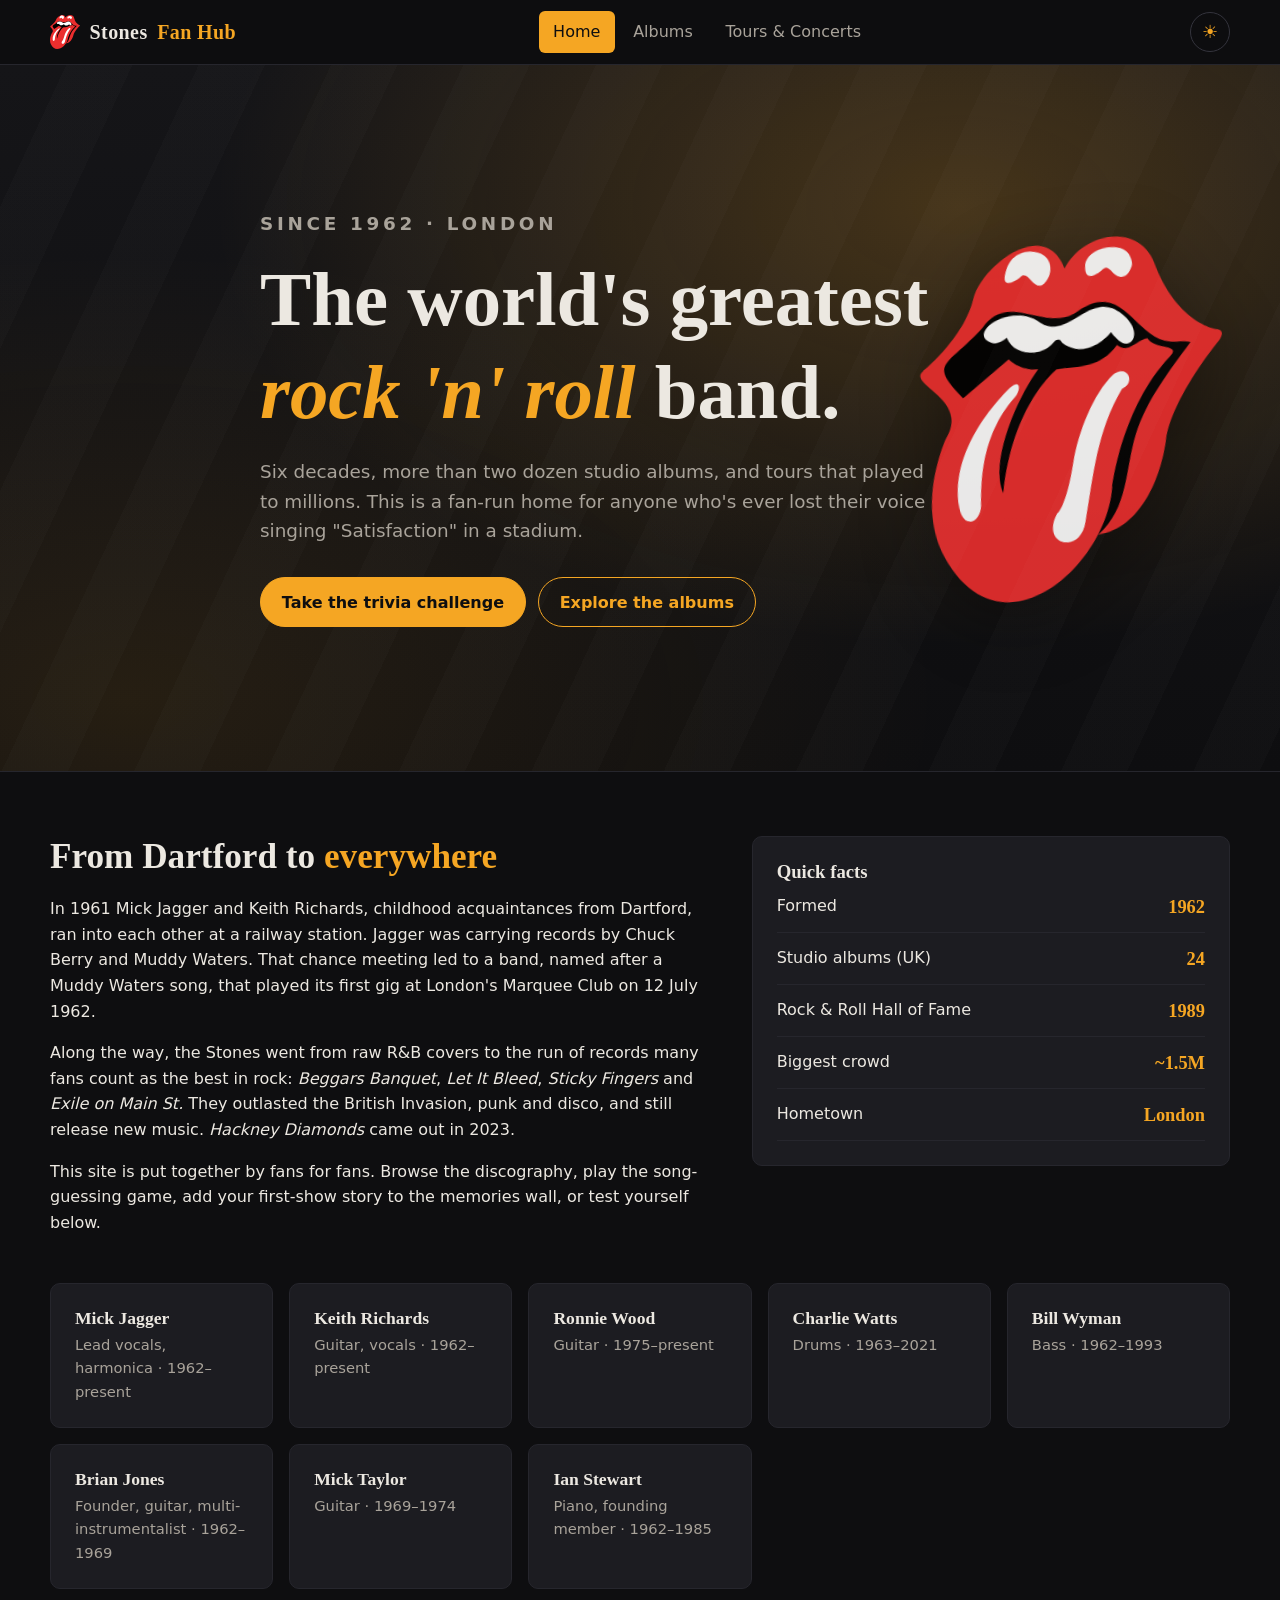
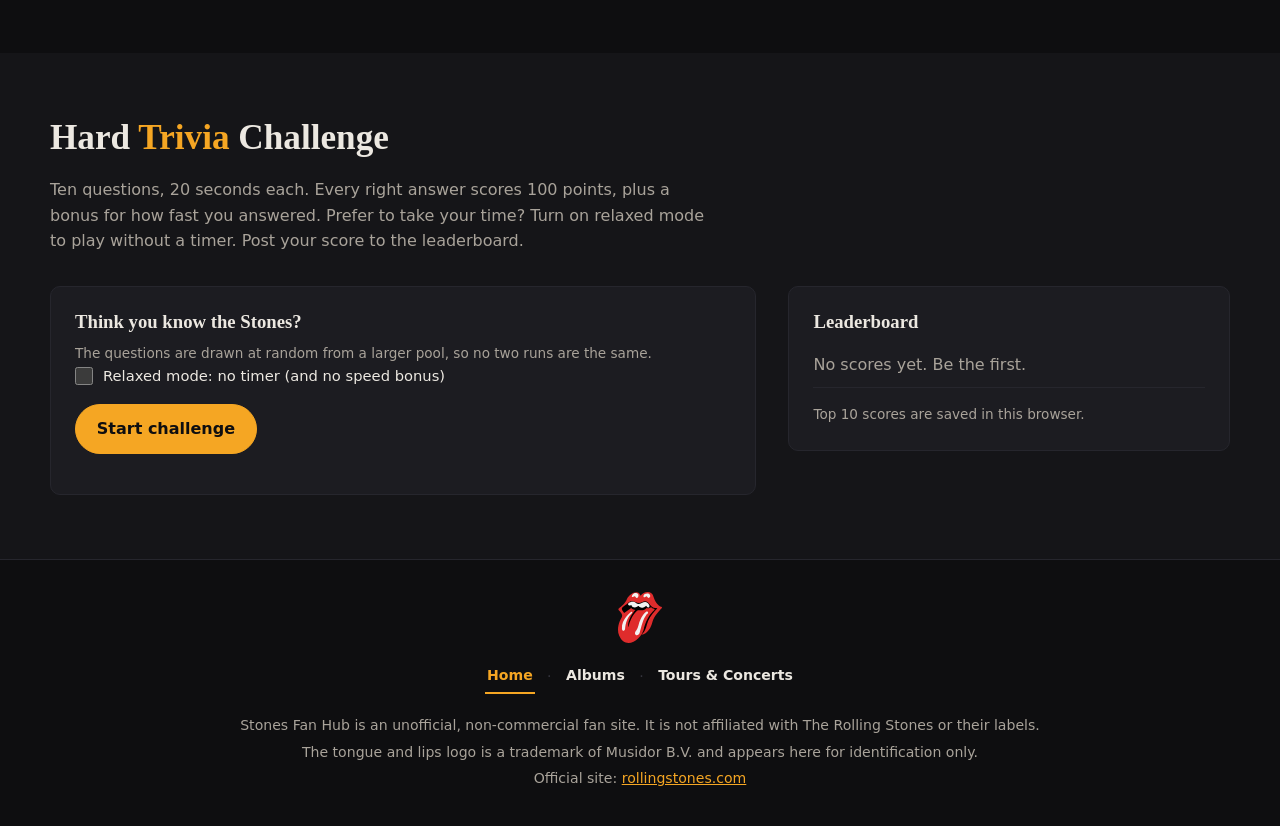
==== commit a52b8228: "Fix accessibility audit findings (WCAG 2.2 AA)" ====
--- a/index.html
+++ b/index.html
@@ -11,6 +11,7 @@
   <script src="js/main.js"></script>
 </head>
 <body data-page="home">
+  <a class="skip-link" href="#main">Skip to content</a>
 
   <header class="site-header">
     <nav class="nav container" aria-label="Main">
@@ -27,7 +28,7 @@
     </nav>
   </header>
 
-  <main>
+  <main id="main" tabindex="-1">
     <section class="hero">
       <img class="hero-logo" src="images/tongue-logo.svg" alt="" width="420" height="483">
       <div class="container hero-inner">
@@ -49,7 +50,7 @@
           <p>Along the way, the Stones went from raw R&amp;B covers to the run of records many fans count as the best in rock: <em>Beggars Banquet</em>, <em>Let It Bleed</em>, <em>Sticky Fingers</em> and <em>Exile on Main St.</em> They outlasted the British Invasion, punk and disco, and still release new music. <em>Hackney Diamonds</em> came out in 2023.</p>
           <p>This site is put together by fans for fans. Browse the discography, play the song-guessing game, add your first-show story to the memories wall, or test yourself below.</p>
         </div>
-        <aside class="card" aria-label="Quick facts">
+        <div class="card">
           <h3>Quick facts</h3>
           <ul class="fact-list">
             <li><span>Formed</span><strong>1962</strong></li>
@@ -58,7 +59,7 @@
             <li><span>Biggest crowd</span><strong>~1.5M</strong></li>
             <li><span>Hometown</span><strong>London</strong></li>
           </ul>
-        </aside>
+        </div>
       </div>
 
       <div class="container">
@@ -78,13 +79,14 @@
     <section class="section section--alt" id="trivia">
       <div class="container">
         <h2 class="section-title">Hard <span>Trivia</span> Challenge</h2>
-        <p class="section-lead">Ten questions, 20 seconds each. Every right answer scores 100 points, plus a bonus for how fast you answered. Post your score to the leaderboard.</p>
+        <p class="section-lead">Ten questions, 20 seconds each. Every right answer scores 100 points, plus a bonus for how fast you answered. Prefer to take your time? Turn on relaxed mode to play without a timer. Post your score to the leaderboard.</p>
 
         <div class="trivia-layout">
-          <div class="card" id="quiz" aria-live="polite">
+          <div class="card" id="quiz">
             <div id="quiz-start">
               <h3>Think you know the Stones?</h3>
               <p class="form-note">The questions are drawn at random from a larger pool, so no two runs are the same.</p>
+              <label class="check-label"><input type="checkbox" id="quiz-relaxed"> Relaxed mode: no timer (and no speed bonus)</label>
               <p><button class="btn" type="button" id="quiz-start-btn">Start challenge</button></p>
             </div>
 
@@ -92,12 +94,13 @@
               <div class="quiz-meta">
                 <span>Question <strong id="quiz-num">1</strong> / <span id="quiz-total">10</span></span>
                 <span>Score <strong id="quiz-score">0</strong></span>
-                <span><strong id="quiz-time">20</strong>s</span>
+                <!-- The countdown is deliberately not a live region, so screen readers don't read it every second. -->
+                <span id="quiz-clock"><strong id="quiz-time">20</strong>s</span>
               </div>
-              <div class="timer-bar"><span id="quiz-timer-bar"></span></div>
-              <p class="quiz-question" id="quiz-question"></p>
+              <div class="timer-bar" id="quiz-timer"><span id="quiz-timer-bar"></span></div>
+              <p class="quiz-question" id="quiz-question" tabindex="-1"></p>
               <div class="options" id="quiz-options"></div>
-              <p class="quiz-feedback" id="quiz-feedback"></p>
+              <p class="quiz-feedback" id="quiz-feedback" aria-live="polite"></p>
               <button class="btn" type="button" id="quiz-next" hidden>Next question</button>
             </div>
 
@@ -109,7 +112,7 @@
                   <label for="score-name">Your name for the leaderboard</label>
                   <input type="text" id="score-name" maxlength="24" required placeholder="e.g. TumblingDice72">
                 </div>
-                <p class="form-status" id="score-status"></p>
+                <p class="form-status" id="score-status" role="status" aria-live="polite"></p>
                 <div class="hero-actions" style="margin-top:0">
                   <button class="btn" type="submit">Save score</button>
                   <button class="btn btn--ghost" type="button" id="quiz-restart">Play again</button>
@@ -118,11 +121,11 @@
             </div>
           </div>
 
-          <aside class="card">
+          <div class="card">
             <h3>Leaderboard</h3>
             <ol class="leaderboard" id="leaderboard"></ol>
             <p class="form-note" style="margin-top:1rem">Top 10 scores are saved in this browser.</p>
-          </aside>
+          </div>
         </div>
       </div>
     </section>
--- a/css/styles.css
+++ b/css/styles.css
@@ -50,9 +50,11 @@
   --coal-500: #6e6e6e;           /* input and control outlines */
   --text: #111111;
   --text-muted: #363636;
-  --amber: #ee1c25;              /* accent: tongue-logo red (fills, headings, borders, glows) */
+  /* Accent: the tongue-logo red (#ee1c25), a hair darker so white button text meets the
+     4.5:1 contrast minimum (4.72:1 here; the exact logo red is 4.34:1). */
+  --amber: #e31b23;              /* fills, headings, borders, glows */
   --amber-soft: #c8101e;         /* accent hover */
-  --amber-dim: rgba(238, 28, 37, 0.1);
+  --amber-dim: rgba(227, 27, 35, 0.1);
   --amber-text: #b0001e;         /* small red text */
   --danger: #8f0a00;
   --success: #17663a;
@@ -95,7 +97,7 @@
 
 img { max-width: 100%; display: block; }
 
-a { color: var(--amber-text); }
+a { color: var(--amber-text); transition: color 0.2s; }
 a:hover { color: var(--amber-soft); }
 
 h1, h2, h3 {
@@ -108,6 +110,25 @@
   outline: 2px solid var(--amber);
   outline-offset: 2px;
 }
+/* Elements that only receive focus from code (to tell screen readers where you are) don't need a ring. */
+[tabindex="-1"]:focus { outline: none; }
+
+/* "Skip to content": hidden until a keyboard user tabs to it. */
+.skip-link {
+  position: absolute;
+  left: 1rem;
+  top: -4rem;
+  z-index: 300;
+  padding: 0.6rem 1rem;
+  border-radius: 8px;
+  background: var(--amber);
+  color: var(--on-amber);
+  font-weight: 600;
+  text-decoration: none;
+  transition: top 0.2s;
+}
+.skip-link:focus { top: 0.75rem; }
+.skip-link:hover, .skip-link:focus { color: var(--on-amber); } /* beat the general a:hover colour */
 
 .container {
   width: min(100% - 2rem, var(--max));
@@ -209,7 +230,7 @@
   color: var(--text-muted);
   text-decoration: none;
   font-weight: 500;
-  transition: color 0.2s, background 0.2s;
+  transition: color 0.2s, background 0.2s, translate 0.2s;
 }
 .nav-links a:hover { color: var(--text); background: var(--coal-700); }
 .nav-links a[aria-current="page"] {
@@ -230,7 +251,7 @@
   font-size: 1.15rem;
   line-height: 1;
   cursor: pointer;
-  transition: border-color 0.2s, background 0.2s;
+  transition: border-color 0.2s, background 0.2s, translate 0.2s, box-shadow 0.2s;
 }
 .theme-toggle:hover { border-color: var(--amber); background: var(--amber-dim); }
 
@@ -242,7 +263,9 @@
   border-radius: 6px;
   padding: 0.55rem 0.6rem;
   cursor: pointer;
-}
+  transition: border-color 0.2s, background 0.2s, translate 0.2s, box-shadow 0.2s;
+}
+.nav-toggle:hover { border-color: var(--amber); background: var(--amber-dim); }
 .nav-toggle-bar {
   display: block;
   width: 22px;
@@ -291,18 +314,18 @@
   font-weight: 600;
   text-decoration: none;
   cursor: pointer;
-  transition: background 0.2s, color 0.2s, transform 0.1s;
-}
-.btn:hover { background: var(--amber-soft); color: var(--on-amber); }
+  transition: background 0.2s, color 0.2s, transform 0.1s, translate 0.2s, box-shadow 0.2s;
+}
+.btn:hover:not(:disabled) { background: var(--amber-soft); color: var(--on-amber); }
 .btn:active { transform: translateY(1px); }
 .btn:disabled { opacity: 0.5; cursor: not-allowed; }
 
 .btn--ghost { background: transparent; color: var(--amber-text); }
-.btn--ghost:hover { background: var(--amber-dim); color: var(--amber-soft); }
+.btn--ghost:hover:not(:disabled) { background: var(--amber-dim); color: var(--amber-soft); }
 
 .btn--small { padding: 0.4rem 0.9rem; font-size: 0.9rem; }
 .btn--danger { background: transparent; border-color: var(--danger); color: var(--danger); }
-.btn--danger:hover { background: color-mix(in srgb, var(--danger) 15%, transparent); color: var(--danger); }
+.btn--danger:hover:not(:disabled) { background: color-mix(in srgb, var(--danger) 15%, transparent); color: var(--danger); }
 
 .form-grid { display: grid; gap: 1rem; }
 .form-row { display: grid; gap: 1rem; grid-template-columns: repeat(auto-fit, minmax(180px, 1fr)); }
@@ -321,9 +344,32 @@
   background: var(--coal-900);
   color: var(--text);
   font: inherit;
-}
+  transition: border-color 0.2s;
+}
+input:hover, select:hover, textarea:hover { border-color: var(--text-muted); }
+input[type="file"]::file-selector-button {
+  margin-right: 0.75rem;
+  padding: 0.35rem 0.8rem;
+  border-radius: 99px;
+  border: 1px solid var(--coal-500);
+  background: var(--coal-700);
+  color: var(--text);
+  font: inherit;
+  cursor: pointer;
+  transition: border-color 0.2s, background 0.2s, translate 0.2s, box-shadow 0.2s;
+}
+input[type="file"]:hover::file-selector-button { border-color: var(--amber); background: var(--amber-dim); }
 textarea { min-height: 110px; resize: vertical; }
-input:focus, select:focus, textarea:focus { border-color: var(--amber); outline: none; }
+/* Focused fields keep the site-wide focus ring (from :focus-visible) as well as a red/amber border. */
+input:focus, select:focus, textarea:focus { border-color: var(--amber); }
+input[type="text"]:focus, input[type="number"]:focus, select:focus, textarea:focus { outline: 2px solid var(--amber); outline-offset: 1px; }
+
+/* A text label for a field whose real <label> is something else (e.g. the photo upload box). */
+.field-label { display: block; font-weight: 600; font-size: 0.92rem; margin: 0 0 0.35rem; }
+
+/* Checkbox with its label text beside it. */
+.check-label { display: flex; align-items: center; gap: 0.6rem; font-weight: 500; cursor: pointer; margin: 0 0 1rem; }
+.check-label input { width: 1.15rem; height: 1.15rem; margin: 0; accent-color: var(--amber); cursor: pointer; }
 
 .form-note { color: var(--text-muted); font-size: 0.85rem; margin: 0; }
 .form-status { min-height: 1.4em; font-size: 0.92rem; margin: 0; }
@@ -458,7 +504,7 @@
   color: var(--text);
   font: inherit;
   cursor: pointer;
-  transition: border-color 0.2s, background 0.2s;
+  transition: border-color 0.2s, background 0.2s, translate 0.2s, box-shadow 0.2s;
 }
 .option-btn:hover:not(:disabled) { border-color: var(--amber); background: var(--amber-dim); }
 .option-btn.is-correct { border-color: var(--success); background: color-mix(in srgb, var(--success) 15%, transparent); }
@@ -543,9 +589,39 @@
 .album-body { padding: 1.25rem; display: flex; flex-direction: column; flex: 1; }
 .album-body h3 { font-size: 1.2rem; margin-bottom: 0.4rem; }
 .album-body p { color: var(--text-muted); font-size: 0.93rem; margin: 0 0 1rem; }
+/* MusicBrainz info line, filled in by fetch(); hidden until the data arrives. */
+.album-body .album-mb { font-size: 0.8rem; color: var(--amber-text); margin: 0 0 0.6rem; }
+.album-body .album-mb:empty { display: none; }
 .album-body h4 { font-size: 0.75rem; text-transform: uppercase; letter-spacing: 0.15em; color: var(--amber-text); margin: 0 0 0.4rem; }
 .track-list { margin: 0 0 1.25rem; padding-left: 1.2rem; font-size: 0.92rem; }
-.track-list li { margin-bottom: 0.15rem; }
+/* Tall enough lines that the 24px+ Spotify pill never overlaps a song title that wraps onto two lines. */
+.track-list li { margin-bottom: 0.3rem; line-height: 1.9; }
+.track-link {
+  color: var(--text);
+  text-decoration: none;
+  border-bottom: 1px solid var(--coal-500);
+  transition: color 0.2s, border-color 0.2s;
+}
+.track-link:hover,
+.track-link:focus-visible { color: var(--amber-text); border-bottom-color: var(--amber-text); }
+.track-note { color: var(--text-muted); font-size: 0.85em; }
+.track-spotify {
+  margin-left: 0.35rem;
+  font-size: 0.75rem;
+  font-weight: 600;
+  letter-spacing: 0.04em;
+  color: var(--text-muted);
+  text-decoration: none;
+  padding: 0.15rem 0.5rem; /* at least 24px tall: the minimum tap-target size */
+  border: 1px solid var(--coal-500);
+  border-radius: 99px;
+  white-space: nowrap;
+  vertical-align: 1px;
+  display: inline-block; /* inline boxes can't move, so the float on hover needs inline-block */
+  transition: color 0.2s, border-color 0.2s, translate 0.2s;
+}
+.track-spotify:hover,
+.track-spotify:focus-visible { color: var(--amber-text); border-color: var(--amber-text); }
 .album-links { margin-top: auto; display: flex; flex-wrap: wrap; gap: 0.5rem; }
 .album-links a {
   font-size: 0.85rem;
@@ -553,8 +629,9 @@
   border-radius: 99px;
   border: 1px solid var(--coal-500);
   text-decoration: none;
-}
-.album-links a:hover { border-color: var(--amber); }
+  transition: color 0.2s, border-color 0.2s, background 0.2s, translate 0.2s, box-shadow 0.2s;
+}
+.album-links a:hover { border-color: var(--amber); background: var(--amber-dim); }
 
 /* ---------- Song game ---------- */
 
@@ -589,18 +666,45 @@
   color: var(--text-muted);
   font: inherit;
   cursor: pointer;
-}
-.tab[aria-selected="true"] { background: var(--amber); border-color: var(--amber); color: var(--on-amber); font-weight: 600; }
+  transition: color 0.2s, border-color 0.2s, background 0.2s, translate 0.2s, box-shadow 0.2s;
+}
+.tab:hover:not([aria-selected="true"]):not([aria-pressed="true"]) { color: var(--text); border-color: var(--amber); background: var(--amber-dim); }
+.tab[aria-selected="true"],
+.tab[aria-pressed="true"] { background: var(--amber); border-color: var(--amber); color: var(--on-amber); font-weight: 600; }
 
 .tour-table-wrap { overflow-x: auto; border: 1px solid var(--coal-600); border-radius: var(--radius); }
 .tour-table { width: 100%; border-collapse: collapse; font-size: 0.95rem; }
 .tour-table th, .tour-table td { padding: 0.8rem 1rem; text-align: left; border-bottom: 1px solid var(--coal-600); vertical-align: top; }
 .tour-table th { background: var(--coal-700); color: var(--amber-text); font-size: 0.8rem; text-transform: uppercase; letter-spacing: 0.1em; }
 .tour-table tr:last-child td { border-bottom: 0; }
+.tour-table tbody tr { transition: background 0.2s; }
 .tour-table tbody tr:hover { background: var(--coal-800); }
 .tour-table .muted { color: var(--text-muted); font-size: 0.88rem; }
 
-.badge { display: inline-block; font-size: 0.72rem; font-weight: 700; padding: 0.1rem 0.5rem; border-radius: 99px; background: var(--amber-dim); color: var(--amber-text); margin-left: 0.4rem; }
+/* Phones: each table row becomes a stacked card, so nothing needs sideways scrolling. */
+@media (max-width: 600px) {
+  .tour-table-wrap { border: 0; border-radius: 0; overflow: visible; }
+  .tour-table, .tour-table tbody, .tour-table tr, .tour-table td { display: block; width: 100%; }
+  .tour-table thead { position: absolute; width: 1px; height: 1px; overflow: hidden; clip-path: inset(50%); white-space: nowrap; }
+  .tour-table tr { background: var(--coal-800); border: 1px solid var(--coal-600); border-radius: var(--radius); padding: 0.9rem 1rem; margin-bottom: 0.75rem; }
+  .tour-table tbody tr:hover { background: var(--coal-700); }
+  .tour-table th, .tour-table td { padding: 0; border: 0; }
+  .tour-table td:first-child { color: var(--amber-text); font-size: 0.85rem; font-weight: 600; margin-bottom: 0.15rem; }
+  .tour-table td strong { font-size: 1.05rem; }
+  .tour-table td[data-label] { margin-top: 0.6rem; }
+  .tour-table td[data-label]::before {
+    content: attr(data-label);
+    display: block;
+    font-size: 0.75rem;
+    font-weight: 700;
+    letter-spacing: 0.1em;
+    text-transform: uppercase;
+    color: var(--text);
+    margin-bottom: 0.1rem;
+  }
+}
+
+.badge { display: inline-block; font-size: 0.75rem; font-weight: 700; padding: 0.1rem 0.5rem; border-radius: 99px; background: var(--amber-dim); color: var(--amber-text); margin-left: 0.4rem; }
 
 /* Memory timeline */
 .two-col { display: grid; gap: 2rem; grid-template-columns: 1fr 1.4fr; align-items: start; }
@@ -622,8 +726,11 @@
 
 /* Fan gallery */
 .gallery-grid { display: grid; gap: 1rem; grid-template-columns: repeat(auto-fill, minmax(220px, 1fr)); }
-.gallery-item { background: var(--coal-700); border: 1px solid var(--coal-600); border-radius: var(--radius); overflow: hidden; display: flex; flex-direction: column; }
-.gallery-item img { width: 100%; aspect-ratio: 1 / 1; object-fit: cover; background: #000; cursor: zoom-in; }
+.gallery-item { margin: 0; background: var(--coal-700); border: 1px solid var(--coal-600); border-radius: var(--radius); overflow: hidden; display: flex; flex-direction: column; transition: translate 0.2s, box-shadow 0.2s; }
+/* Image posts: the picture sits inside a button so screen readers know it opens a larger view. */
+.gallery-open { display: block; width: 100%; padding: 0; border: 0; background: #000; cursor: zoom-in; }
+.gallery-item img { display: block; width: 100%; aspect-ratio: 1 / 1; object-fit: cover; background: #000; transition: filter 0.25s; }
+.gallery-open:hover img { filter: brightness(1.12) saturate(1.1); }
 .gallery-item figcaption { padding: 0.8rem 1rem; font-size: 0.9rem; }
 .gallery-item .cat { color: var(--amber-text); font-size: 0.75rem; text-transform: uppercase; letter-spacing: 0.12em; font-weight: 700; }
 .gallery-item .mod-actions { display: flex; gap: 0.5rem; padding: 0 1rem 1rem; }
@@ -683,7 +790,7 @@
   opacity: 0;
   visibility: hidden;
   transform: translateY(12px);
-  transition: opacity 0.25s, transform 0.25s, visibility 0.25s, background 0.2s, color 0.2s;
+  transition: opacity 0.25s, transform 0.25s, visibility 0.25s, background 0.2s, color 0.2s, translate 0.2s;
 }
 .to-top.is-visible { opacity: 1; visibility: visible; transform: none; }
 .to-top:hover { background: var(--amber); color: var(--on-amber); }
@@ -722,7 +829,170 @@
   text-decoration: none;
   padding: 0.35rem 0.15rem;
   border-bottom: 2px solid transparent;
-  transition: color 0.2s, border-color 0.2s;
+  transition: color 0.2s, border-color 0.2s, translate 0.2s;
 }
 .footer-nav a:hover { color: var(--amber-text); }
 .footer-nav a[aria-current="page"] { color: var(--amber-text); border-bottom-color: var(--amber); }
+
+/* Gallery images open in the lightbox with a click, Enter or Space */
+.gallery-open:focus-visible { outline: 3px solid var(--amber); outline-offset: -3px; }
+
+/* ---------- First-show photo upload box ---------- */
+
+.upload-box {
+  position: relative;
+  display: grid;
+  place-items: center;
+  min-height: 140px;
+  padding: 1rem;
+  border: 2px dashed var(--coal-500);
+  border-radius: var(--radius);
+  background: var(--coal-900);
+  color: var(--text-muted);
+  font-weight: 400;
+  text-align: center;
+  cursor: pointer;
+  overflow: hidden;
+  transition: border-color 0.2s, background 0.2s, translate 0.2s, box-shadow 0.2s;
+}
+.upload-box:hover,
+.upload-box.is-dragging { border-color: var(--amber); background: var(--amber-dim); }
+.upload-box:focus-within { outline: 2px solid var(--amber); outline-offset: 2px; }
+.upload-box.has-file { border-style: solid; padding: 0.5rem; }
+/* The real file input stays in the page for keyboard and screen-reader users, just invisible. */
+.upload-box input[type="file"] {
+  position: absolute;
+  width: 1px;
+  height: 1px;
+  opacity: 0;
+  pointer-events: none;
+}
+.upload-icon { display: block; font-size: 1.8rem; margin-bottom: 0.25rem; }
+.upload-prompt strong { color: var(--amber-text); }
+.upload-preview { max-height: 220px; width: auto; max-width: 100%; border-radius: 6px; object-fit: contain; }
+#mem-photo-clear { margin-top: 0.5rem; }
+
+/* ---------- First Show Photos: expandable thumbnails ---------- */
+
+.photo-grid {
+  display: grid;
+  gap: 1rem;
+  grid-template-columns: repeat(auto-fill, minmax(180px, 1fr));
+}
+.photo-item { margin: 0; }
+.photo-thumb {
+  position: relative;
+  display: block;
+  width: 100%;
+  aspect-ratio: 1 / 1;
+  padding: 0;
+  border: 1px solid var(--coal-600);
+  border-radius: var(--radius);
+  overflow: hidden;
+  background: #000;
+  cursor: zoom-in;
+  transition: translate 0.2s, box-shadow 0.2s;
+}
+.photo-thumb img {
+  width: 100%;
+  height: 100%;
+  object-fit: cover;
+  transition: transform 0.35s ease;
+}
+.photo-thumb:hover img,
+.photo-thumb:focus-visible img { transform: scale(1.06); }
+.photo-thumb:focus-visible { outline: 3px solid var(--amber); outline-offset: 2px; }
+.photo-expand {
+  position: absolute;
+  right: 0.5rem;
+  bottom: 0.5rem;
+  width: 30px;
+  height: 30px;
+  display: grid;
+  place-items: center;
+  border-radius: 50%;
+  background: rgba(0, 0, 0, 0.6);
+  color: #fff;
+  font-size: 1rem;
+  opacity: 0;
+  transition: opacity 0.2s;
+}
+.photo-thumb:hover .photo-expand,
+.photo-thumb:focus-visible .photo-expand { opacity: 1; }
+.photo-item figcaption { margin-top: 0.45rem; font-size: 0.88rem; line-height: 1.4; }
+.photo-item figcaption span { color: var(--text-muted); }
+.lightbox img { max-width: min(100%, 1600px); }
+.photo-grid > .empty-state { grid-column: 1 / -1; }
+
+/* Photo is being screened: dim the box and show a progress cursor */
+.upload-box.is-checking { opacity: 0.65; cursor: progress; border-style: dashed; animation: upload-pulse 1.2s ease-in-out infinite; }
+@keyframes upload-pulse { 50% { border-color: var(--amber); } }
+@media (prefers-reduced-motion: reduce) { .upload-box.is-checking { animation: none; } }
+
+/* Text-only fan gallery posts */
+.gallery-text {
+  margin: 0;
+  aspect-ratio: 1 / 1;
+  display: grid;
+  place-items: center;
+  align-content: center;   /* keep the quote mark and text together in the middle */
+  gap: 0.5rem;
+  padding: 1.25rem;
+  font-family: var(--font-display);
+  font-size: 1.1rem;
+  font-style: italic;
+  line-height: 1.45;
+  text-align: center;
+  color: var(--text);
+  background: var(--stage-bg);
+  border-bottom: 1px solid var(--coal-600);
+  overflow-wrap: anywhere;
+  overflow: auto;
+}
+.gallery-text::before { content: "\201C"; display: block; font-size: 2.5rem; line-height: 0.6; color: var(--amber); }
+
+/* ---------- Float on hover ----------
+   Interactive elements lift slightly, with a soft shadow, when the pointer passes over them,
+   and settle back down when pressed. This uses the separate `translate` property so it
+   combines with transforms already in use (button press, back-to-top slide-in, photo zoom).
+   It only applies on devices with a real pointer, so a tap on a phone doesn't leave
+   something stuck in the air. */
+:root { --float-shadow: 0 6px 16px rgba(0, 0, 0, 0.4); }
+:root[data-theme="light"] { --float-shadow: 0 6px 14px rgba(17, 17, 17, 0.18); }
+
+@media (hover: hover) and (pointer: fine) {
+  .btn:hover:not(:disabled),
+  .option-btn:hover:not(:disabled),
+  .tab:hover:not([aria-selected="true"]):not([aria-pressed="true"]),
+  .theme-toggle:hover,
+  .nav-toggle:hover,
+  .album-links a:hover,
+  .photo-thumb:hover,
+  .upload-box:hover { translate: 0 -3px; box-shadow: var(--float-shadow); }
+
+  /* Kept in separate rules: if a browser doesn't support a selector, it drops the whole rule. */
+  input[type="file"]:hover::file-selector-button { translate: 0 -2px; box-shadow: var(--float-shadow); }
+  .gallery-item:has(> .gallery-open:hover) { translate: 0 -3px; box-shadow: var(--float-shadow); }
+
+  /* Already has a large shadow, so it only lifts. */
+  .to-top.is-visible:hover { translate: 0 -3px; }
+
+  /* Text-style links float a little less. */
+  .nav-links a:hover:not([aria-current="page"]),
+  .footer-nav a:hover,
+  .track-spotify:hover { translate: 0 -2px; }
+
+  /* Pressing pushes the element back down. */
+  .btn:active:not(:disabled),
+  .option-btn:active:not(:disabled),
+  .tab:active,
+  .theme-toggle:active,
+  .nav-toggle:active,
+  .album-links a:active,
+  .to-top.is-visible:active { translate: 0 0; box-shadow: none; }
+}
+
+/* Visitors who ask for less motion get the shadow and colour change, but nothing moves. */
+@media (prefers-reduced-motion: reduce) {
+  *, *::before, *::after { translate: none !important; }
+}
